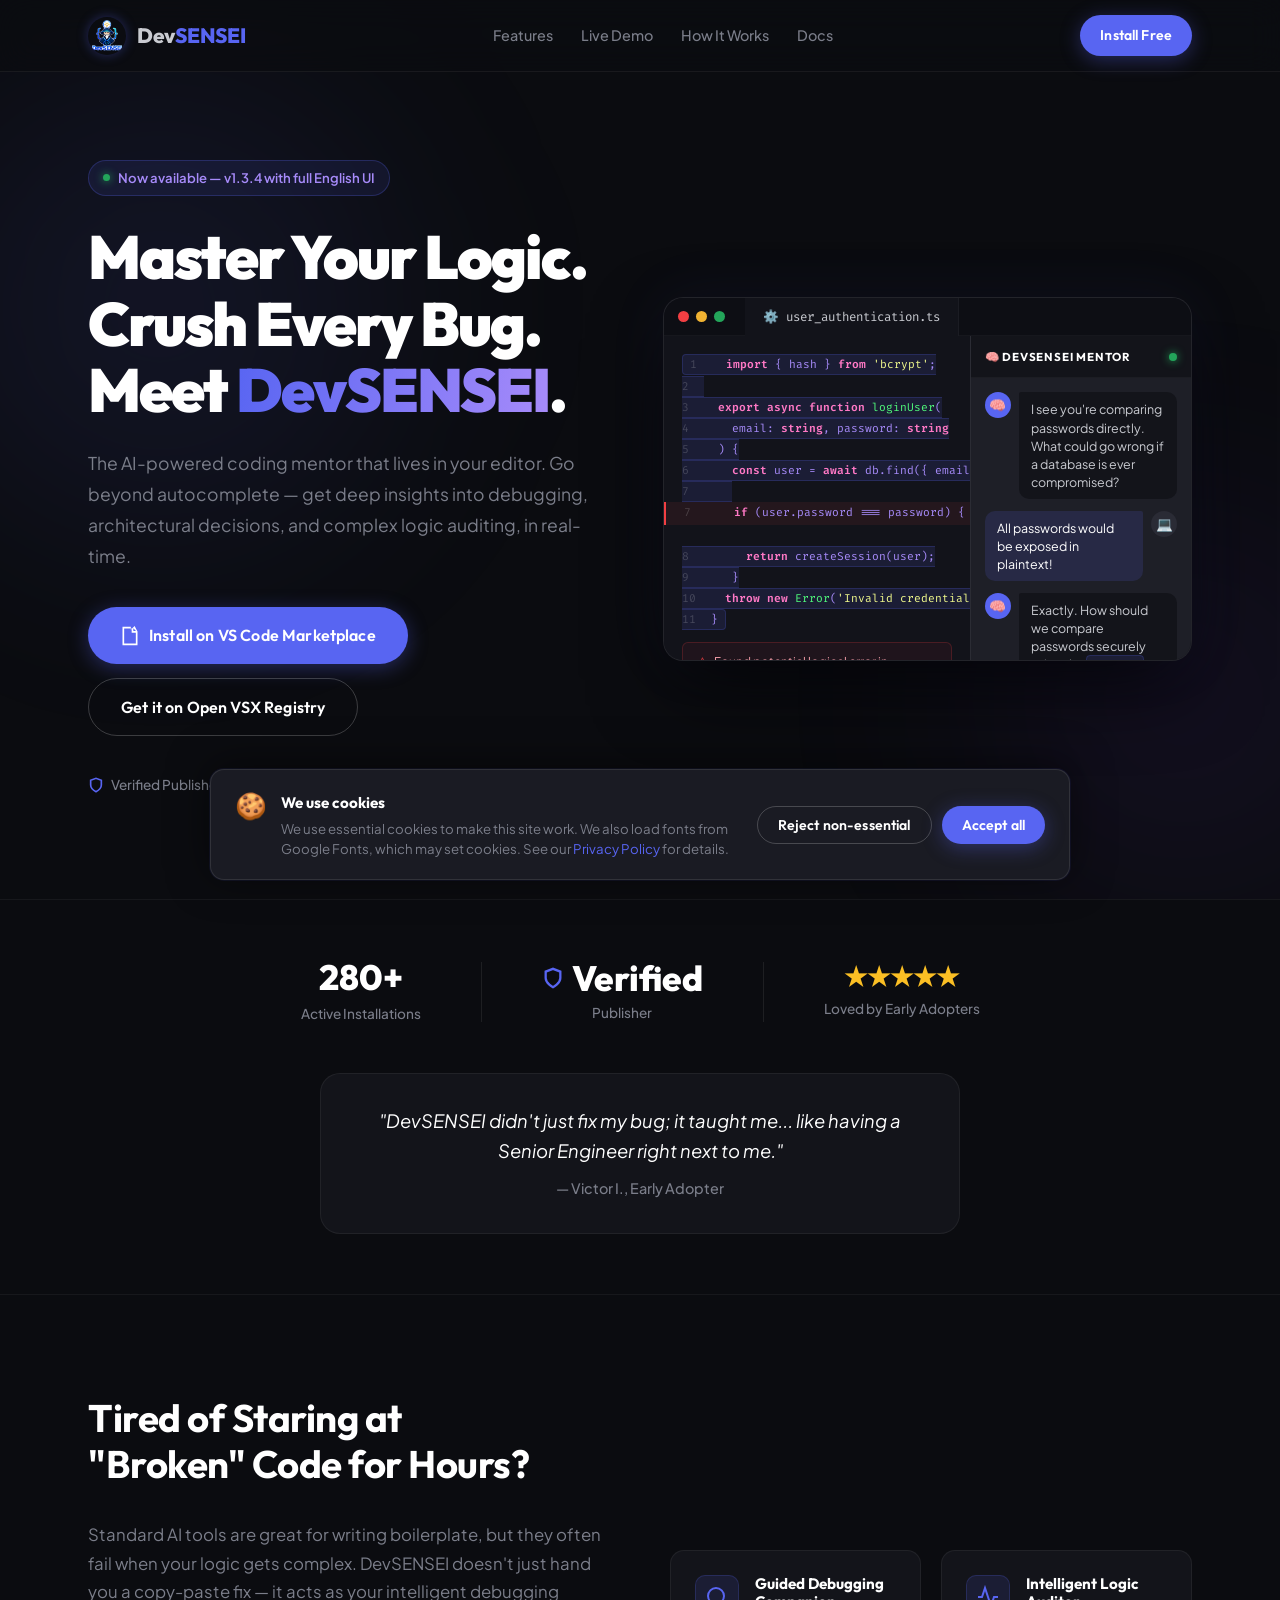
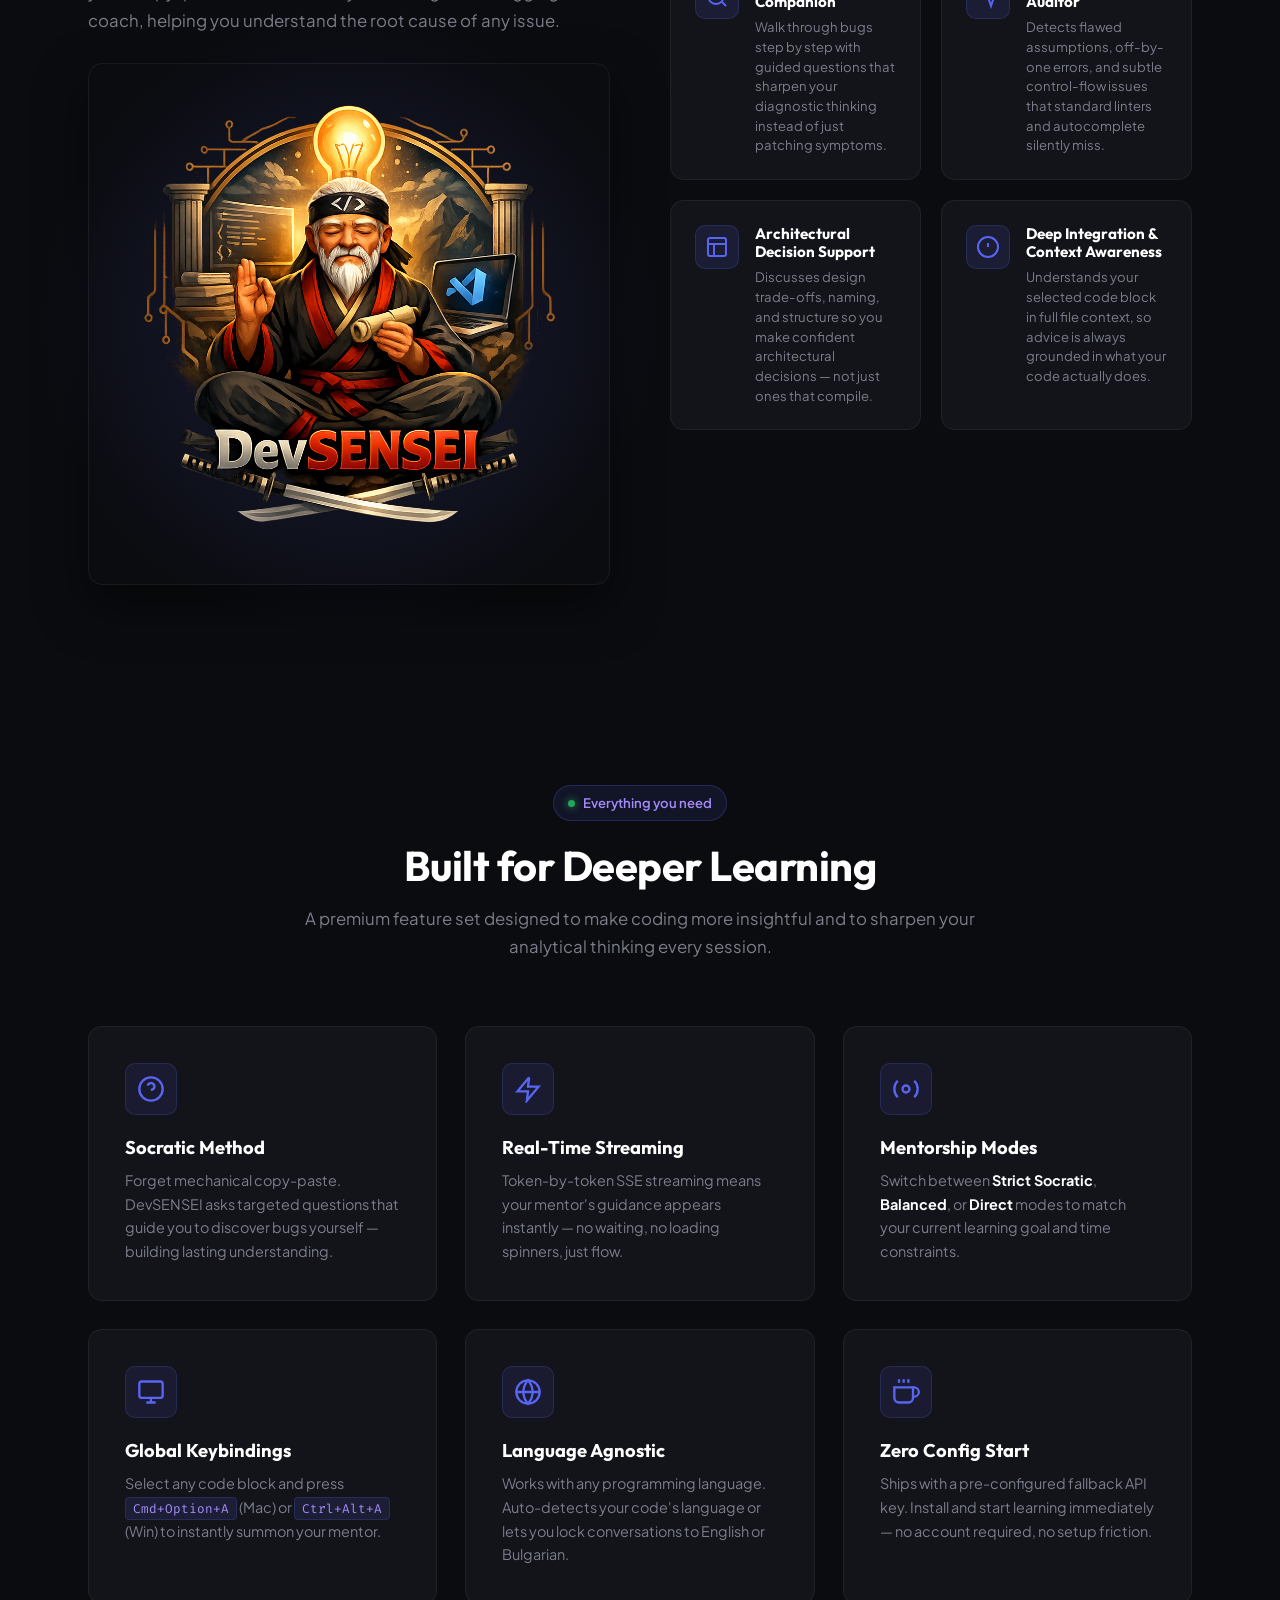
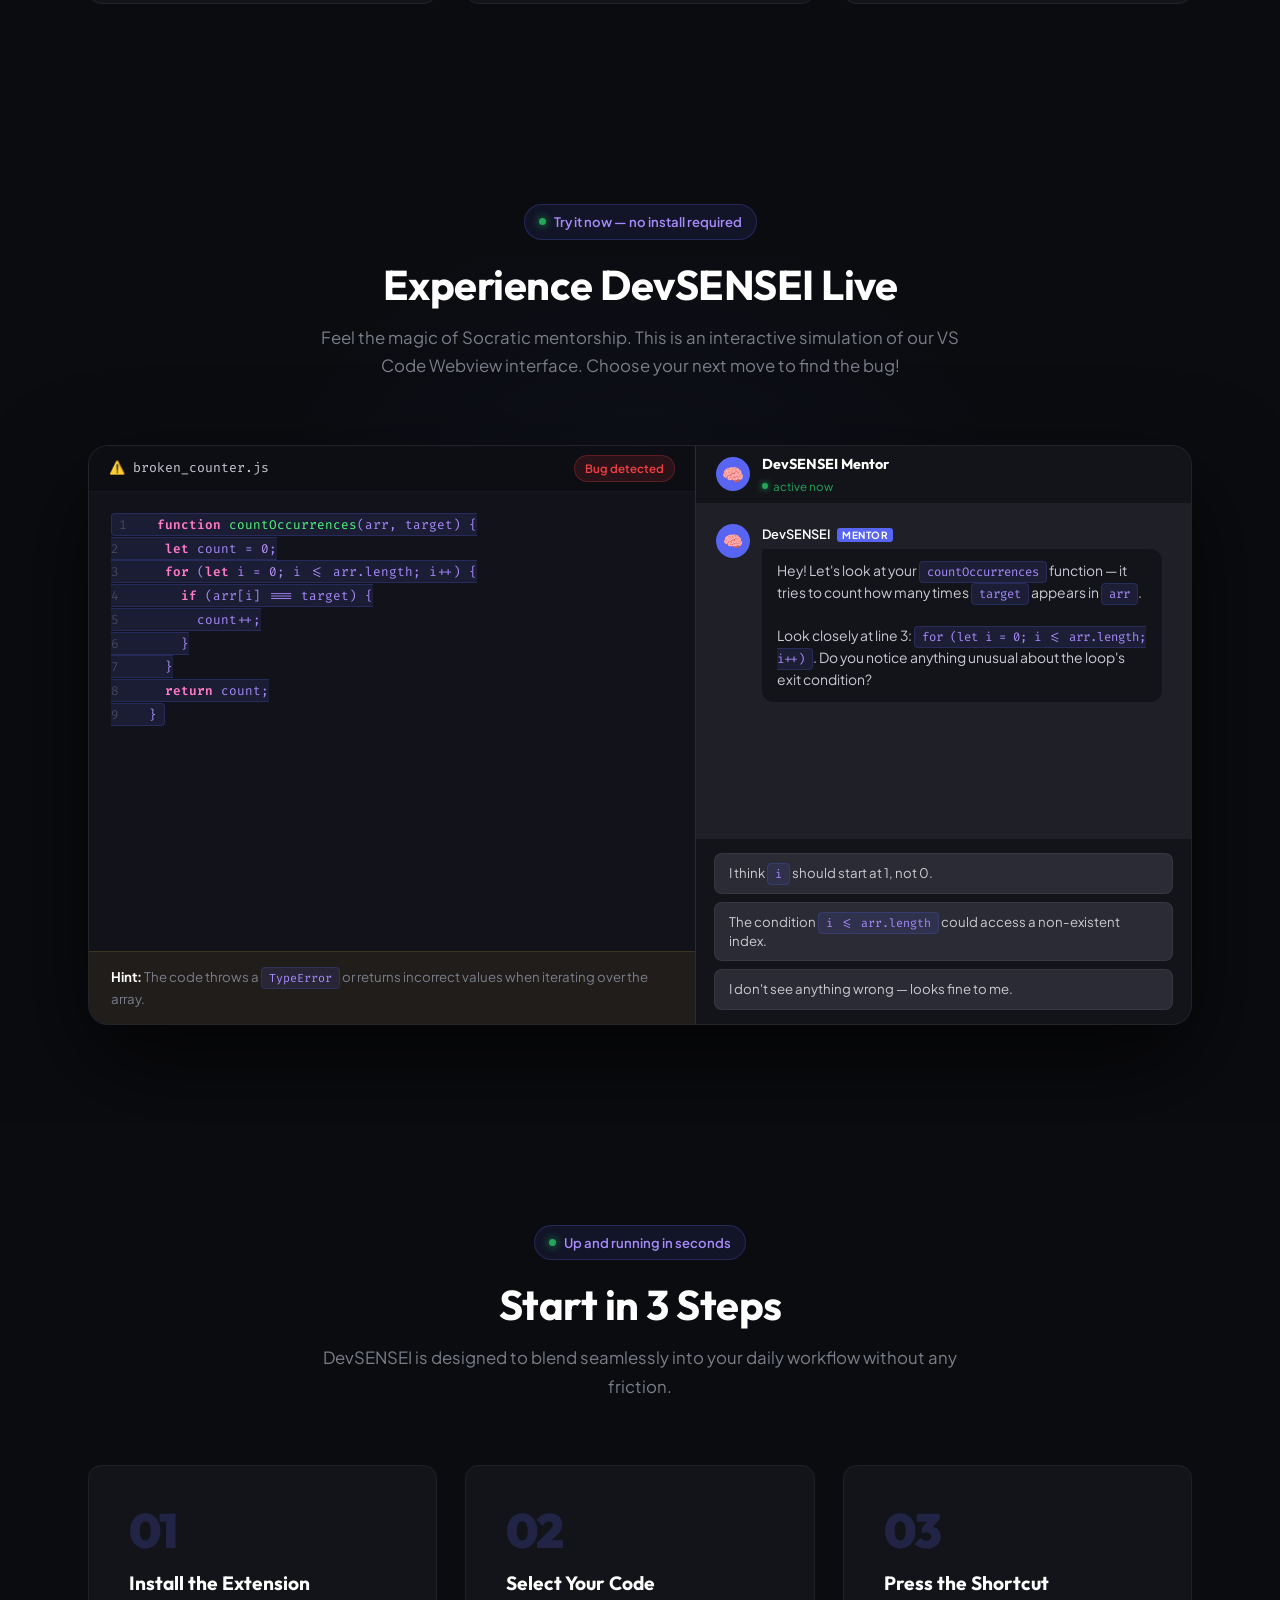
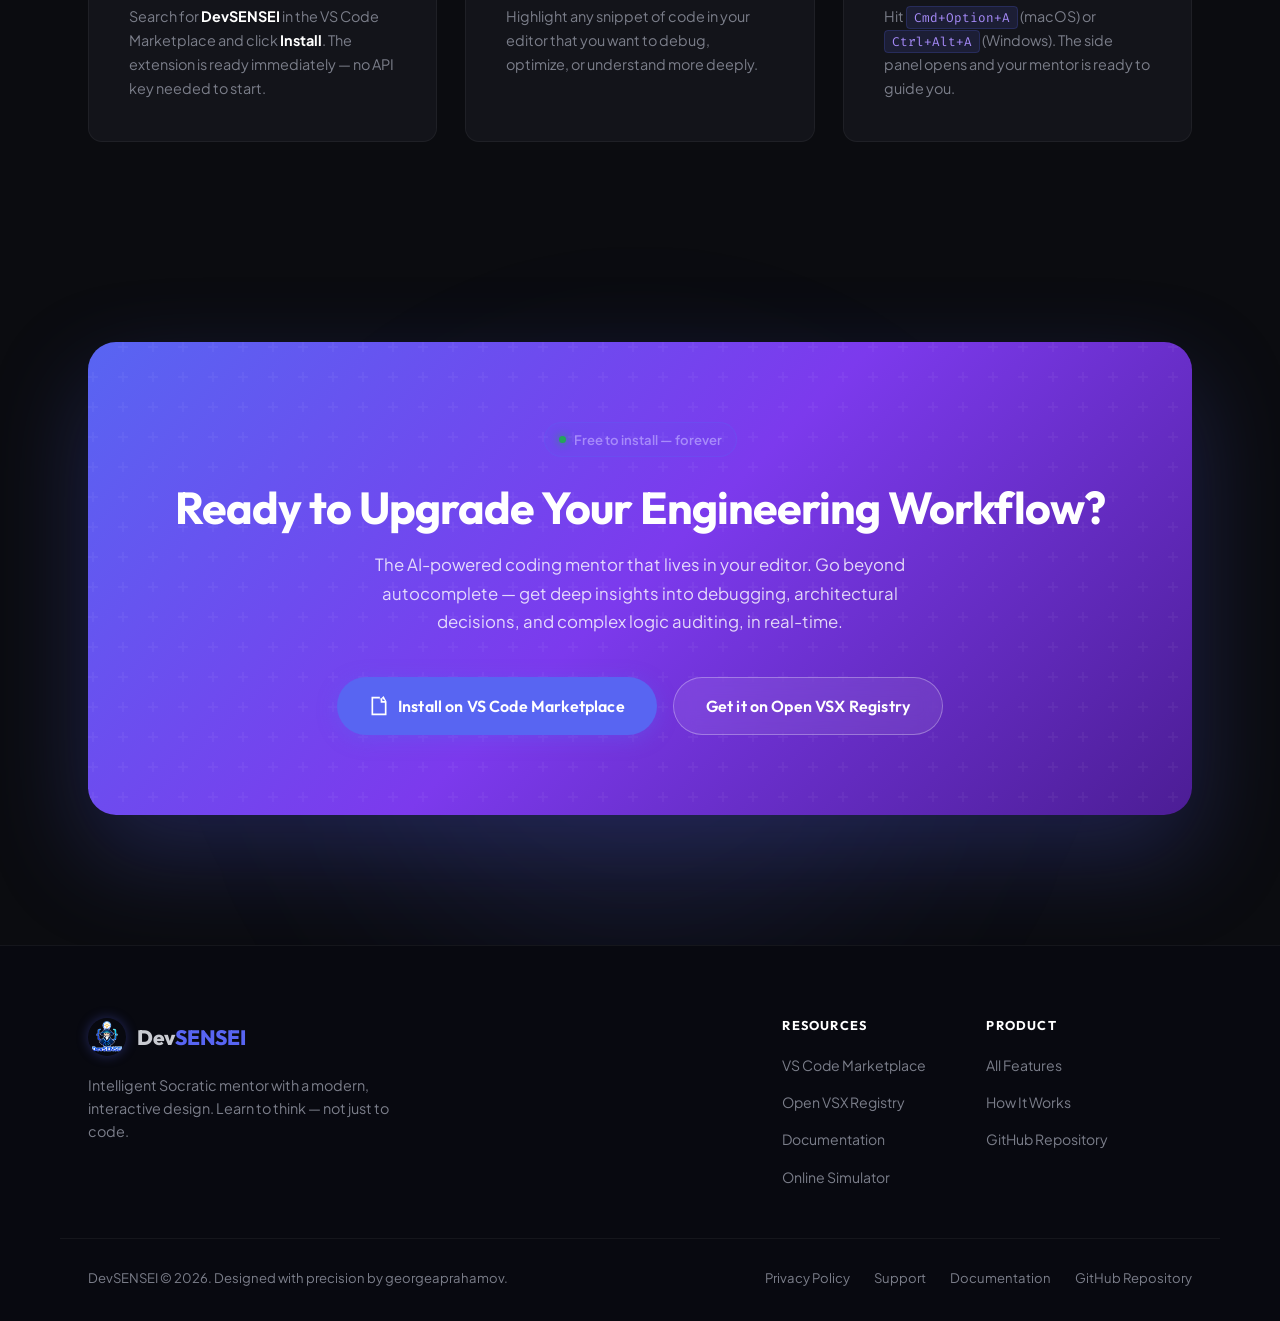
==== index.html @ abc674e1 "Add files via upload" ====
<!DOCTYPE html>
<html lang="en">
<head>
    <meta charset="UTF-8">
    <meta name="viewport" content="width=device-width, initial-scale=1.0">
    <title>DevSENSEI | AI Coding Mentor for VS Code</title>
    <meta name="description" content="DevSENSEI is the AI-powered coding mentor that lives in your editor. Go beyond autocomplete — get deep insights into debugging, architectural decisions, and complex logic auditing, in real-time.">
    <meta name="keywords" content="DevSENSEI, VS Code, AI mentor, debugging, code review, architecture, artificial intelligence, developer tools">
    <meta name="author" content="georgeaprahamov">

    <!-- Open Graph -->
    <meta property="og:type" content="website">
    <meta property="og:title" content="DevSENSEI | AI Coding Mentor for VS Code">
    <meta property="og:description" content="Master your logic. Crush every bug. The AI-powered coding mentor that lives in your editor.">
    <meta property="og:image" content="assets/discord.png">

    <!-- Twitter -->
    <meta property="twitter:card" content="summary_large_image">
    <meta property="twitter:title" content="DevSENSEI | AI Coding Mentor for VS Code">
    <meta property="twitter:description" content="Go beyond autocomplete. Get deep insights into debugging, architectural decisions, and complex logic auditing.">

    <!-- Fonts -->
    <link rel="preconnect" href="https://fonts.googleapis.com">
    <link rel="preconnect" href="https://fonts.gstatic.com" crossorigin>
    <link href="https://fonts.googleapis.com/css2?family=Outfit:wght@300;400;600;700;800;900&family=Plus+Jakarta+Sans:wght@300;400;500;600;700&family=Fira+Code:wght@400;500;600&display=swap" rel="stylesheet">

    <link rel="stylesheet" href="styles.css">
    <link rel="icon" href="data:image/svg+xml,<svg xmlns=%22http://www.w3.org/2000/svg%22 viewBox=%220 0 100 100%22><text y=%22.9em%22 font-size=%2290%22>🧠</text></svg>">
</head>
<body>

    <!-- Header -->
    <header class="main-header" id="main-header">
        <div class="container header-container">
            <a href="#" class="logo-area">
                <img src="assets/logo.png" alt="DevSENSEI Logo" class="brand-logo">
                <span class="brand-name">Dev<span class="highlight-text">SENSEI</span></span>
            </a>
            <nav class="main-nav">
                <ul class="nav-links">
                    <li><a href="#features" class="nav-link">Features</a></li>
                    <li><a href="#simulator" class="nav-link">Live Demo</a></li>
                    <li><a href="#how-it-works" class="nav-link">How It Works</a></li>
                    <li><a href="docs.html" class="nav-link">Docs</a></li>
                </ul>
            </nav>
            <div class="header-actions">
                <a href="https://marketplace.visualstudio.com/items?itemName=georgi-aprahamov-devsensei.devsensei" target="_blank" rel="noopener noreferrer" class="btn btn-primary btn-sm">
                    Install Free
                </a>
            </div>
            <button class="mobile-menu-btn" id="mobile-menu-btn" aria-label="Toggle menu">
                <span></span><span></span><span></span>
            </button>
        </div>
        <div class="mobile-nav" id="mobile-nav">
            <ul>
                <li><a href="#features">Features</a></li>
                <li><a href="#simulator">Live Demo</a></li>
                <li><a href="#how-it-works">How It Works</a></li>
                <li><a href="docs.html">Docs</a></li>
                <li><a href="https://marketplace.visualstudio.com/items?itemName=georgi-aprahamov-devsensei.devsensei" target="_blank" rel="noopener noreferrer" class="btn btn-primary btn-sm" style="margin-top:8px;">Install Free</a></li>
            </ul>
        </div>
    </header>

    <main>
        <!-- Hero Section -->
        <section class="hero-section" id="hero">
            <div class="hero-glow-1"></div>
            <div class="hero-glow-2"></div>

            <div class="container hero-container grid-2">
                <div class="hero-content">
                    <div class="badge">
                        <span class="badge-dot"></span>
                        <span>Now available — v1.3.4 with full English UI</span>
                    </div>
                    <h1 class="hero-title">
                        Master Your Logic.<br>
                        Crush Every Bug.<br>
                        Meet <span class="gradient-text">DevSENSEI</span>.
                    </h1>
                    <p class="hero-subtitle">
                        The AI-powered coding mentor that lives in your editor. Go beyond autocomplete — get deep insights into debugging, architectural decisions, and complex logic auditing, in real-time.
                    </p>
                    <div class="hero-buttons">
                        <a href="https://marketplace.visualstudio.com/items?itemName=georgi-aprahamov-devsensei.devsensei" target="_blank" rel="noopener noreferrer" class="btn btn-primary btn-lg btn-glow">
                            <svg width="20" height="20" viewBox="0 0 24 24" fill="currentColor" style="flex-shrink:0">
                                <path d="M17.5 0L13 4.5V1H3v22h18V6.5L17.5 0zM16 2.83L19.17 6H16V2.83zM19 21H5V3h9v5h5v13z"/>
                            </svg>
                            Install on VS Code Marketplace
                        </a>
                        <a href="https://open-vsx.org/extension/georgi-aprahamov-devsensei/devsensei" target="_blank" rel="noopener noreferrer" class="btn btn-outline btn-lg">
                            Get it on Open VSX Registry
                        </a>
                    </div>
                    <div class="trust-row">
                        <div class="trust-badge">
                            <svg width="16" height="16" viewBox="0 0 24 24" fill="none" stroke="currentColor" stroke-width="2.5" style="color:#5865F2">
                                <path d="M12 22s8-4 8-10V5l-8-3-8 3v7c0 6 8 10 8 10z"/>
                            </svg>
                            <span>Verified Publisher</span>
                        </div>
                        <div class="trust-badge">
                            <span class="stars">★★★★★</span>
                            <span>Loved by Early Adopters</span>
                        </div>
                    </div>
                </div>

                <!-- Hero VS Code Mockup -->
                <div class="hero-visual">
                    <div class="vscode-frame">
                        <div class="vscode-header">
                            <div class="vscode-dots">
                                <span class="dot red"></span>
                                <span class="dot yellow"></span>
                                <span class="dot green"></span>
                            </div>
                            <div class="vscode-tab active">
                                <span class="tab-icon">⚙️</span>
                                user_authentication.ts
                            </div>
                        </div>
                        <div class="vscode-content">
                            <div class="code-editor-mock">
                                <pre><code><span class="line-num">1</span>  <span class="token keyword">import</span> { hash } <span class="token keyword">from</span> <span class="token string">'bcrypt'</span>;
<span class="line-num">2</span>
<span class="line-num">3</span>  <span class="token keyword">export async function</span> <span class="token function">loginUser</span>(
<span class="line-num">4</span>    email: <span class="token keyword">string</span>, password: <span class="token keyword">string</span>
<span class="line-num">5</span>  ) {
<span class="line-num">6</span>    <span class="token keyword">const</span> user = <span class="token keyword">await</span> db.find({ email });
<span class="line-num">7</span>    <span class="error-line"><span class="line-num">7</span>    <span class="token keyword">if</span> (user.password === password) {</span>
<span class="line-num">8</span>      <span class="token keyword">return</span> createSession(user);
<span class="line-num">9</span>    }
<span class="line-num">10</span>   <span class="token keyword">throw new</span> <span class="token function">Error</span>(<span class="token string">'Invalid credentials'</span>);
<span class="line-num">11</span> }</code></pre>
                                <div class="error-annotation">
                                    <span class="error-icon">⚠</span>
                                    Found potential logical error in user_authentication.ts
                                    <br><em>Found potential pointer/logic error in loginUser function.</em>
                                    <br><strong>Suggestion: fix suggested</strong>
                                </div>
                            </div>
                            <div class="vscode-sidebar">
                                <div class="sidebar-header">
                                    <span class="sidebar-title">🧠 DEVSENSEI MENTOR</span>
                                    <span class="status-indicator online"></span>
                                </div>
                                <div class="sidebar-body">
                                    <div class="chat-bubble ai">
                                        <div class="avatar">🧠</div>
                                        <div class="message-content">
                                            <p>I see you're comparing passwords directly. What could go wrong if a database is ever compromised?</p>
                                        </div>
                                    </div>
                                    <div class="chat-bubble user">
                                        <div class="avatar user-avatar">💻</div>
                                        <div class="message-content">
                                            <p>All passwords would be exposed in plaintext!</p>
                                        </div>
                                    </div>
                                    <div class="chat-bubble ai">
                                        <div class="avatar">🧠</div>
                                        <div class="message-content">
                                            <p>Exactly. How should we compare passwords securely using the <code>bcrypt</code> you imported?</p>
                                        </div>
                                    </div>
                                </div>
                            </div>
                        </div>
                    </div>
                </div>
            </div>
        </section>

        <!-- Social Proof / Stats -->
        <section class="stats-section" id="stats">
            <div class="container">
                <div class="stats-grid">
                    <div class="stat-card">
                        <span class="stat-num">280+</span>
                        <span class="stat-lbl">Active Installations</span>
                    </div>
                    <div class="stat-divider-v"></div>
                    <div class="stat-card">
                        <div style="display:flex;align-items:center;gap:8px;justify-content:center">
                            <svg width="22" height="22" viewBox="0 0 24 24" fill="none" stroke="#5865F2" stroke-width="2.5">
                                <path d="M12 22s8-4 8-10V5l-8-3-8 3v7c0 6 8 10 8 10z"/>
                            </svg>
                            <span class="stat-num" style="margin-bottom:0">Verified</span>
                        </div>
                        <span class="stat-lbl">Publisher</span>
                    </div>
                    <div class="stat-divider-v"></div>
                    <div class="stat-card">
                        <span class="stat-num stars-gold">★★★★★</span>
                        <span class="stat-lbl">Loved by Early Adopters</span>
                    </div>
                </div>
                <div class="testimonial-strip">
                    <p class="testimonial-quote">"DevSENSEI didn't just fix my bug; it taught me... like having a Senior Engineer right next to me."</p>
                    <p class="testimonial-author">— Victor I., Early Adopter</p>
                </div>
            </div>
        </section>

        <!-- Tired of Staring Section -->
        <section class="problem-section" id="problem">
            <div class="container">
                <div class="problem-grid grid-2 align-center">
                    <div class="problem-text">
                        <h2 class="section-title text-left">Tired of Staring at<br>"Broken" Code for Hours?</h2>
                        <p class="section-desc text-left">
                            Standard AI tools are great for writing boilerplate, but they often fail when your logic gets complex. DevSENSEI doesn't just hand you a copy-paste fix — it acts as your intelligent debugging coach, helping you understand the root cause of any issue.
                        </p>
                        <div class="problem-image-wrap">
                            <img src="assets/discord.png" alt="DevSENSEI in action" class="problem-img">
                            <div class="problem-glow"></div>
                        </div>
                    </div>
                    <div class="features-mini-grid">
                        <div class="mini-card">
                            <div class="mini-icon">
                                <svg width="24" height="24" viewBox="0 0 24 24" fill="none" stroke="currentColor" stroke-width="2"><circle cx="11" cy="11" r="8"/><line x1="21" y1="21" x2="16.65" y2="16.65"/></svg>
                            </div>
                            <div>
                                <h4>Guided Debugging Companion</h4>
                                <p>Walk through bugs step by step with guided questions that sharpen your diagnostic thinking instead of just patching symptoms.</p>
                            </div>
                        </div>
                        <div class="mini-card">
                            <div class="mini-icon">
                                <svg width="24" height="24" viewBox="0 0 24 24" fill="none" stroke="currentColor" stroke-width="2"><polyline points="22 12 18 12 15 21 9 3 6 12 2 12"/></svg>
                            </div>
                            <div>
                                <h4>Intelligent Logic Auditor</h4>
                                <p>Detects flawed assumptions, off-by-one errors, and subtle control-flow issues that standard linters and autocomplete silently miss.</p>
                            </div>
                        </div>
                        <div class="mini-card">
                            <div class="mini-icon">
                                <svg width="24" height="24" viewBox="0 0 24 24" fill="none" stroke="currentColor" stroke-width="2"><rect x="3" y="3" width="18" height="18" rx="2"/><path d="M3 9h18M9 21V9"/></svg>
                            </div>
                            <div>
                                <h4>Architectural Decision Support</h4>
                                <p>Discusses design trade-offs, naming, and structure so you make confident architectural decisions — not just ones that compile.</p>
                            </div>
                        </div>
                        <div class="mini-card">
                            <div class="mini-icon">
                                <svg width="24" height="24" viewBox="0 0 24 24" fill="none" stroke="currentColor" stroke-width="2"><circle cx="12" cy="12" r="10"/><line x1="12" y1="8" x2="12" y2="12"/><line x1="12" y1="16" x2="12.01" y2="16"/></svg>
                            </div>
                            <div>
                                <h4>Deep Integration &amp; Context Awareness</h4>
                                <p>Understands your selected code block in full file context, so advice is always grounded in what your code actually does.</p>
                            </div>
                        </div>
                    </div>
                </div>
            </div>
        </section>

        <!-- Features Grid -->
        <section class="features-section" id="features">
            <div class="container">
                <div class="section-header">
                    <div class="badge" style="margin:0 auto 20px">
                        <span class="badge-dot"></span>
                        <span>Everything you need</span>
                    </div>
                    <h2 class="section-title">Built for Deeper Learning</h2>
                    <p class="section-desc">
                        A premium feature set designed to make coding more insightful and to sharpen your analytical thinking every session.
                    </p>
                </div>

                <div class="grid-3 features-grid">
                    <div class="feature-card">
                        <div class="feature-icon-wrap">
                            <svg width="28" height="28" viewBox="0 0 24 24" fill="none" stroke="currentColor" stroke-width="2"><path d="M9.09 9a3 3 0 0 1 5.83 1c0 2-3 3-3 3"/><circle cx="12" cy="12" r="10"/><line x1="12" y1="17" x2="12.01" y2="17"/></svg>
                        </div>
                        <h3 class="feature-card-title">Socratic Method</h3>
                        <p class="feature-card-desc">
                            Forget mechanical copy-paste. DevSENSEI asks targeted questions that guide you to discover bugs yourself — building lasting understanding.
                        </p>
                    </div>

                    <div class="feature-card">
                        <div class="feature-icon-wrap">
                            <svg width="28" height="28" viewBox="0 0 24 24" fill="none" stroke="currentColor" stroke-width="2"><polyline points="13 2 3 14 12 14 11 22 21 10 12 10 13 2"/></svg>
                        </div>
                        <h3 class="feature-card-title">Real-Time Streaming</h3>
                        <p class="feature-card-desc">
                            Token-by-token SSE streaming means your mentor's guidance appears instantly — no waiting, no loading spinners, just flow.
                        </p>
                    </div>

                    <div class="feature-card">
                        <div class="feature-icon-wrap">
                            <svg width="28" height="28" viewBox="0 0 24 24" fill="none" stroke="currentColor" stroke-width="2"><circle cx="12" cy="12" r="3"/><path d="M19.07 4.93a10 10 0 0 1 0 14.14M4.93 4.93a10 10 0 0 0 0 14.14"/></svg>
                        </div>
                        <h3 class="feature-card-title">Mentorship Modes</h3>
                        <p class="feature-card-desc">
                            Switch between <strong>Strict Socratic</strong>, <strong>Balanced</strong>, or <strong>Direct</strong> modes to match your current learning goal and time constraints.
                        </p>
                    </div>

                    <div class="feature-card">
                        <div class="feature-icon-wrap">
                            <svg width="28" height="28" viewBox="0 0 24 24" fill="none" stroke="currentColor" stroke-width="2"><rect x="2" y="3" width="20" height="14" rx="2"/><line x1="8" y1="21" x2="16" y2="21"/><line x1="12" y1="17" x2="12" y2="21"/></svg>
                        </div>
                        <h3 class="feature-card-title">Global Keybindings</h3>
                        <p class="feature-card-desc">
                            Select any code block and press <code>Cmd+Option+A</code> (Mac) or <code>Ctrl+Alt+A</code> (Win) to instantly summon your mentor.
                        </p>
                    </div>

                    <div class="feature-card">
                        <div class="feature-icon-wrap">
                            <svg width="28" height="28" viewBox="0 0 24 24" fill="none" stroke="currentColor" stroke-width="2"><circle cx="12" cy="12" r="10"/><line x1="2" y1="12" x2="22" y2="12"/><path d="M12 2a15.3 15.3 0 0 1 4 10 15.3 15.3 0 0 1-4 10 15.3 15.3 0 0 1-4-10 15.3 15.3 0 0 1 4-10z"/></svg>
                        </div>
                        <h3 class="feature-card-title">Language Agnostic</h3>
                        <p class="feature-card-desc">
                            Works with any programming language. Auto-detects your code's language or lets you lock conversations to English or Bulgarian.
                        </p>
                    </div>

                    <div class="feature-card">
                        <div class="feature-icon-wrap">
                            <svg width="28" height="28" viewBox="0 0 24 24" fill="none" stroke="currentColor" stroke-width="2"><path d="M18 8h1a4 4 0 0 1 0 8h-1"/><path d="M2 8h16v9a4 4 0 0 1-4 4H6a4 4 0 0 1-4-4V8z"/><line x1="6" y1="1" x2="6" y2="4"/><line x1="10" y1="1" x2="10" y2="4"/><line x1="14" y1="1" x2="14" y2="4"/></svg>
                        </div>
                        <h3 class="feature-card-title">Zero Config Start</h3>
                        <p class="feature-card-desc">
                            Ships with a pre-configured fallback API key. Install and start learning immediately — no account required, no setup friction.
                        </p>
                    </div>
                </div>
            </div>
        </section>

        <!-- Interactive Simulator Section -->
        <section class="simulator-section" id="simulator">
            <div class="simulator-glow"></div>
            <div class="container">
                <div class="section-header">
                    <div class="badge" style="margin:0 auto 20px">
                        <span class="badge-dot"></span>
                        <span>Try it now — no install required</span>
                    </div>
                    <h2 class="section-title">Experience DevSENSEI Live</h2>
                    <p class="section-desc">
                        Feel the magic of Socratic mentorship. This is an interactive simulation of our VS Code Webview interface. Choose your next move to find the bug!
                    </p>
                </div>

                <div class="simulator-container" id="interactive-simulator">
                    <div class="sim-editor-pane">
                        <div class="pane-header">
                            <span class="file-name">⚠️ broken_counter.js</span>
                            <span class="badge-broken">Bug detected</span>
                        </div>
                        <div class="code-display">
                            <pre><code id="sim-code-content"><span class="line-num">1</span>  <span class="token keyword">function</span> <span class="token function">countOccurrences</span>(arr, target) {
<span class="line-num">2</span>    <span class="token keyword">let</span> count = <span class="token number">0</span>;
<span class="line-num">3</span>    <span class="token keyword">for</span> (<span class="token keyword">let</span> i = <span class="token number">0</span>; i &lt;= arr.length; i++) {
<span class="line-num">4</span>      <span class="token keyword">if</span> (arr[i] === target) {
<span class="line-num">5</span>        count++;
<span class="line-num">6</span>      }
<span class="line-num">7</span>    }
<span class="line-num">8</span>    <span class="token keyword">return</span> count;
<span class="line-num">9</span>  }</code></pre>
                        </div>
                        <div class="sim-code-hint">
                            <strong>Hint:</strong> The code throws a <code>TypeError</code> or returns incorrect values when iterating over the array.
                        </div>
                    </div>

                    <div class="sim-chat-pane" id="discord-sim-chat">
                        <div class="chat-header">
                            <div class="header-avatar">🧠</div>
                            <div class="header-details">
                                <span class="chat-title">DevSENSEI Mentor</span>
                                <span class="chat-status">active now</span>
                            </div>
                        </div>
                        <div class="chat-messages" id="sim-messages-container">
                            <div class="chat-message mentor">
                                <div class="msg-avatar">🧠</div>
                                <div class="msg-content">
                                    <span class="msg-author">DevSENSEI <span class="tag-bot">mentor</span></span>
                                    <div class="msg-text">
                                        Hey! Let's look at your <code>countOccurrences</code> function — it tries to count how many times <code>target</code> appears in <code>arr</code>.
                                        <br><br>
                                        Look closely at line 3: <code>for (let i = 0; i &lt;= arr.length; i++)</code>. Do you notice anything unusual about the loop's exit condition?
                                    </div>
                                </div>
                            </div>
                        </div>

                        <div class="typing-indicator" id="sim-typing">
                            <span></span><span></span><span></span>
                        </div>

                        <div class="chat-options-area" id="sim-options-container">
                            <button class="chat-option-btn" data-step="1a" id="btn-opt-1a">I think <code>i</code> should start at 1, not 0.</button>
                            <button class="chat-option-btn" data-step="1b" id="btn-opt-1b">The condition <code>i &lt;= arr.length</code> could access a non-existent index.</button>
                            <button class="chat-option-btn" data-step="1c" id="btn-opt-1c">I don't see anything wrong — looks fine to me.</button>
                        </div>
                    </div>
                </div>
            </div>
        </section>

        <!-- How it works -->
        <section class="how-it-works-section" id="how-it-works">
            <div class="container">
                <div class="section-header">
                    <div class="badge" style="margin:0 auto 20px">
                        <span class="badge-dot"></span>
                        <span>Up and running in seconds</span>
                    </div>
                    <h2 class="section-title">Start in 3 Steps</h2>
                    <p class="section-desc">
                        DevSENSEI is designed to blend seamlessly into your daily workflow without any friction.
                    </p>
                </div>

                <div class="steps-container grid-3">
                    <div class="step-card">
                        <div class="step-num">01</div>
                        <h3 class="step-title">Install the Extension</h3>
                        <p class="step-desc">
                            Search for <strong>DevSENSEI</strong> in the VS Code Marketplace and click <strong>Install</strong>. The extension is ready immediately — no API key needed to start.
                        </p>
                    </div>

                    <div class="step-card">
                        <div class="step-num">02</div>
                        <h3 class="step-title">Select Your Code</h3>
                        <p class="step-desc">
                            Highlight any snippet of code in your editor that you want to debug, optimize, or understand more deeply.
                        </p>
                    </div>

                    <div class="step-card">
                        <div class="step-num">03</div>
                        <h3 class="step-title">Press the Shortcut</h3>
                        <p class="step-desc">
                            Hit <code>Cmd+Option+A</code> (macOS) or <code>Ctrl+Alt+A</code> (Windows). The side panel opens and your mentor is ready to guide you.
                        </p>
                    </div>
                </div>
            </div>
        </section>

        <!-- Final CTA -->
        <section class="cta-section" id="cta">
            <div class="cta-glow"></div>
            <div class="container">
                <div class="cta-box">
                    <div class="badge" style="margin:0 auto 24px;justify-content:center">
                        <span class="badge-dot"></span>
                        <span>Free to install — forever</span>
                    </div>
                    <h2 class="cta-title">Ready to Upgrade Your Engineering Workflow?</h2>
                    <p class="cta-desc">
                        The AI-powered coding mentor that lives in your editor. Go beyond autocomplete — get deep insights into debugging, architectural decisions, and complex logic auditing, in real-time.
                    </p>
                    <div class="cta-buttons">
                        <a href="https://marketplace.visualstudio.com/items?itemName=georgi-aprahamov-devsensei.devsensei" target="_blank" rel="noopener noreferrer" class="btn btn-primary btn-lg btn-glow">
                            <svg width="20" height="20" viewBox="0 0 24 24" fill="currentColor" style="flex-shrink:0">
                                <path d="M17.5 0L13 4.5V1H3v22h18V6.5L17.5 0zM16 2.83L19.17 6H16V2.83zM19 21H5V3h9v5h5v13z"/>
                            </svg>
                            Install on VS Code Marketplace
                        </a>
                        <a href="https://open-vsx.org/extension/georgi-aprahamov-devsensei/devsensei" target="_blank" rel="noopener noreferrer" class="btn btn-outline-white btn-lg">
                            Get it on Open VSX Registry
                        </a>
                    </div>
                </div>
            </div>
        </section>
    </main>

    <!-- Footer -->
    <footer class="main-footer" id="main-footer">
        <div class="container footer-container">
            <div class="footer-brand">
                <a href="#" class="logo-area">
                    <img src="assets/logo.png" alt="DevSENSEI Logo" class="brand-logo">
                    <span class="brand-name">Dev<span class="highlight-text">SENSEI</span></span>
                </a>
                <p class="footer-text">
                    Intelligent Socratic mentor with a modern, interactive design. Learn to think — not just to code.
                </p>
            </div>

            <div class="footer-links">
                <div class="footer-col">
                    <h4>Resources</h4>
                    <ul>
                        <li><a href="https://marketplace.visualstudio.com/items?itemName=georgi-aprahamov-devsensei.devsensei" target="_blank" rel="noopener noreferrer">VS Code Marketplace</a></li>
                        <li><a href="https://open-vsx.org/extension/georgi-aprahamov-devsensei/devsensei" target="_blank" rel="noopener noreferrer">Open VSX Registry</a></li>
                        <li><a href="docs.html">Documentation</a></li>
                        <li><a href="#simulator">Online Simulator</a></li>
                    </ul>
                </div>
                <div class="footer-col">
                    <h4>Product</h4>
                    <ul>
                        <li><a href="#features">All Features</a></li>
                        <li><a href="#how-it-works">How It Works</a></li>
                        <li><a href="https://github.com/georgiaprahamov/devsensei" target="_blank" rel="noopener noreferrer">GitHub Repository</a></li>
                    </ul>
                </div>
            </div>
        </div>
        <div class="container footer-bottom">
            <p>DevSENSEI &copy; 2026. Designed with precision by georgeaprahamov.</p>
            <div class="footer-bottom-links">
                <a href="privacy.html">Privacy Policy</a>
                <a href="https://discord.gg/PtRqsBrBsg" target="_blank" rel="noopener noreferrer">Support</a>
                <a href="docs.html">Documentation</a>
                <a href="https://github.com/georgiaprahamov/devsensei" target="_blank" rel="noopener noreferrer">GitHub Repository</a>
            </div>
        </div>
    </footer>

    <script src="app.js"></script>
    <script src="cookies.js"></script>
</body>
</html>
---- styles.css ----
/* DevSENSEI Landing Page — Professional Redesign */

/* ==========================================
   1. Design System
   ========================================== */
:root {
    --blurple: #5865F2;
    --blurple-hover: #4752C4;
    --blurple-glow: rgba(88, 101, 242, 0.4);
    --bg: #0B0C10;
    --bg-card: #13141A;
    --bg-card-2: #1A1B23;
    --bg-chat: #1E1F27;
    --bg-input: #2A2B35;
    --green: #23A55A;
    --red: #F23F43;
    --yellow: #F0B232;
    --grey: #3D3F4A;
    --text-white: #FFFFFF;
    --text-normal: #C9CBD1;
    --text-muted: #7B7E8A;
    --text-link: #5865F2;
    --gradient-hero: linear-gradient(135deg, #5865F2 0%, #7C3AED 50%, #4C1D95 100%);
    --gradient-text: linear-gradient(100deg, #5865F2 0%, #A78BFA 100%);
    --font-heading: 'Outfit', sans-serif;
    --font-body: 'Plus Jakarta Sans', sans-serif;
    --font-code: 'Fira Code', monospace;
    --radius-xl: 20px;
    --radius-lg: 14px;
    --radius-md: 10px;
    --radius-sm: 6px;
    --container: 1160px;
    --ease: cubic-bezier(0.25, 0.8, 0.25, 1);
    --ease-bounce: cubic-bezier(0.175, 0.885, 0.32, 1.275);
}

/* ==========================================
   2. Reset
   ========================================== */
*, *::before, *::after { box-sizing: border-box; margin: 0; padding: 0; }
html { scroll-behavior: smooth; font-size: 16px; }
body {
    background-color: var(--bg);
    color: var(--text-normal);
    font-family: var(--font-body);
    line-height: 1.65;
    overflow-x: hidden;
    -webkit-font-smoothing: antialiased;
}
h1,h2,h3,h4,h5,h6 { color: var(--text-white); font-family: var(--font-heading); font-weight: 700; line-height: 1.2; }
a { color: inherit; text-decoration: none; transition: all 0.25s var(--ease); }
code {
    font-family: var(--font-code);
    background: rgba(88,101,242,0.12);
    border: 1px solid rgba(88,101,242,0.2);
    padding: 2px 7px;
    border-radius: 4px;
    font-size: 0.88em;
    color: #A78BFA;
}
strong { color: var(--text-white); }
img { display: block; max-width: 100%; }

/* ==========================================
   3. Utilities
   ========================================== */
.container {
    width: 100%;
    max-width: var(--container);
    margin: 0 auto;
    padding: 0 28px;
}
.grid-2 { display: grid; grid-template-columns: 1fr 1fr; gap: 60px; }
.grid-3 { display: grid; grid-template-columns: repeat(3,1fr); gap: 28px; }
.align-center { align-items: center; }
.text-left { text-align: left !important; }

.highlight-text { color: var(--blurple); }
.gradient-text {
    background: var(--gradient-text);
    -webkit-background-clip: text;
    -webkit-text-fill-color: transparent;
    background-clip: text;
}

/* ==========================================
   4. Buttons
   ========================================== */
.btn {
    display: inline-flex;
    align-items: center;
    justify-content: center;
    font-family: var(--font-heading);
    font-weight: 600;
    padding: 12px 24px;
    border-radius: 50px;
    cursor: pointer;
    border: none;
    transition: all 0.3s var(--ease-bounce);
    gap: 9px;
    position: relative;
    overflow: hidden;
    white-space: nowrap;
    letter-spacing: 0.01em;
}
.btn-sm { padding: 9px 20px; font-size: 0.88rem; }
.btn-lg { padding: 15px 32px; font-size: 1rem; }
.btn-primary {
    background: var(--blurple);
    color: #fff;
    box-shadow: 0 4px 20px rgba(88,101,242,0.35);
}
.btn-primary:hover {
    background: var(--blurple-hover);
    transform: translateY(-2px);
    box-shadow: 0 8px 28px rgba(88,101,242,0.5);
}
.btn-outline {
    background: transparent;
    border: 1.5px solid rgba(255,255,255,0.2);
    color: var(--text-white);
}
.btn-outline:hover {
    border-color: rgba(255,255,255,0.5);
    background: rgba(255,255,255,0.04);
    transform: translateY(-2px);
}
.btn-outline-white {
    background: rgba(255,255,255,0.08);
    border: 1.5px solid rgba(255,255,255,0.3);
    color: var(--text-white);
    backdrop-filter: blur(10px);
}
.btn-outline-white:hover {
    background: rgba(255,255,255,0.15);
    border-color: #fff;
    transform: translateY(-2px);
}
.btn-glow::after {
    content: '';
    position: absolute;
    inset: 0;
    background: linear-gradient(100deg, transparent 30%, rgba(255,255,255,0.15) 50%, transparent 70%);
    transform: translateX(-100%);
    animation: shimmer 3s infinite;
}
@keyframes shimmer {
    0% { transform: translateX(-100%); }
    60%,100% { transform: translateX(100%); }
}

/* ==========================================
   5. Badge
   ========================================== */
.badge {
    display: inline-flex;
    align-items: center;
    background: rgba(88,101,242,0.1);
    border: 1px solid rgba(88,101,242,0.25);
    padding: 6px 14px;
    border-radius: 50px;
    font-size: 0.82rem;
    font-weight: 600;
    color: #A78BFA;
    gap: 8px;
}
.badge-dot {
    width: 7px;
    height: 7px;
    border-radius: 50%;
    background: var(--green);
    box-shadow: 0 0 8px var(--green);
    animation: pulse 2s infinite;
}
@keyframes pulse {
    0%,100% { opacity: 1; }
    50% { opacity: 0.5; }
}

/* ==========================================
   6. Section Header
   ========================================== */
.section-header {
    text-align: center;
    max-width: 680px;
    margin: 0 auto 64px;
}
.section-title { font-size: clamp(2rem, 4vw, 2.6rem); margin-bottom: 14px; letter-spacing: -0.5px; }
.section-desc { color: var(--text-muted); font-size: 1.05rem; line-height: 1.7; }

/* ==========================================
   7. Header
   ========================================== */
.main-header {
    position: fixed;
    top: 0; left: 0; width: 100%;
    z-index: 1000;
    background: rgba(11,12,16,0.75);
    backdrop-filter: blur(16px);
    -webkit-backdrop-filter: blur(16px);
    border-bottom: 1px solid rgba(255,255,255,0.06);
    height: 72px;
    display: flex;
    align-items: center;
    transition: all 0.3s var(--ease);
}
.header-container {
    display: flex;
    align-items: center;
    justify-content: space-between;
    width: 100%;
    gap: 24px;
}
.logo-area { display: flex; align-items: center; gap: 11px; flex-shrink: 0; }
.brand-logo { width: 38px; height: 38px; border-radius: 50%; box-shadow: 0 0 12px rgba(88,101,242,0.35); }
.brand-name { font-family: var(--font-heading); font-weight: 800; font-size: 1.3rem; letter-spacing: -0.3px; }
.main-nav { display: flex; }
.nav-links { display: flex; list-style: none; gap: 28px; }
.nav-link { font-size: 0.9rem; font-weight: 500; color: var(--text-muted); padding: 4px 0; position: relative; }
.nav-link:hover { color: var(--text-white); }
.nav-link::after {
    content: '';
    position: absolute;
    bottom: -2px; left: 0;
    width: 0; height: 2px;
    background: var(--blurple);
    transition: width 0.25s var(--ease);
}
.nav-link:hover::after { width: 100%; }

.mobile-menu-btn {
    display: none;
    flex-direction: column;
    gap: 5px;
    background: none;
    border: none;
    cursor: pointer;
    padding: 4px;
}
.mobile-menu-btn span {
    display: block;
    width: 22px;
    height: 2px;
    background: var(--text-white);
    border-radius: 2px;
    transition: all 0.3s var(--ease);
}
.mobile-nav {
    display: none;
    position: fixed;
    top: 72px; left: 0; right: 0;
    background: rgba(13,14,19,0.98);
    border-bottom: 1px solid rgba(255,255,255,0.06);
    backdrop-filter: blur(16px);
    padding: 24px 28px;
    z-index: 999;
}
.mobile-nav.open { display: block; }
.mobile-nav ul { list-style: none; display: flex; flex-direction: column; gap: 16px; }
.mobile-nav li a { color: var(--text-normal); font-weight: 500; font-size: 1rem; }
.mobile-nav li a:hover { color: var(--text-white); }

/* ==========================================
   8. Hero Section
   ========================================== */
.hero-section {
    position: relative;
    padding: 160px 0 100px;
    overflow: hidden;
}
.hero-glow-1 {
    position: absolute;
    top: -5%; left: -15%;
    width: 55vw; height: 55vw;
    background: radial-gradient(circle, rgba(88,101,242,0.12) 0%, transparent 70%);
    filter: blur(80px);
    z-index: -1; pointer-events: none;
}
.hero-glow-2 {
    position: absolute;
    bottom: -10%; right: -15%;
    width: 45vw; height: 45vw;
    background: radial-gradient(circle, rgba(124,58,237,0.1) 0%, transparent 70%);
    filter: blur(100px);
    z-index: -1; pointer-events: none;
}
.hero-container { align-items: center; }
.hero-content { display: flex; flex-direction: column; }
.hero-content .badge { margin-bottom: 28px; align-self: flex-start; }
.hero-title {
    font-size: clamp(2.4rem, 5vw, 3.8rem);
    font-weight: 900;
    line-height: 1.1;
    letter-spacing: -2px;
    margin-bottom: 24px;
}
.hero-subtitle {
    font-size: 1.1rem;
    color: var(--text-muted);
    max-width: 520px;
    margin-bottom: 36px;
    line-height: 1.75;
}
.hero-buttons {
    display: flex;
    flex-wrap: wrap;
    gap: 14px;
    margin-bottom: 36px;
}
.trust-row {
    display: flex;
    align-items: center;
    gap: 20px;
    flex-wrap: wrap;
}
.trust-badge {
    display: flex;
    align-items: center;
    gap: 7px;
    font-size: 0.85rem;
    color: var(--text-muted);
    font-weight: 500;
}
.stars { color: #FBBF24; letter-spacing: 1px; font-size: 1rem; }

/* Hero VS Code Frame */
.hero-visual { display: flex; align-items: center; justify-content: center; }
.vscode-frame {
    width: 100%;
    background: #12131A;
    border-radius: var(--radius-xl);
    border: 1px solid rgba(255,255,255,0.07);
    box-shadow: 0 30px 80px -10px rgba(0,0,0,0.8), 0 0 60px rgba(88,101,242,0.08);
    overflow: hidden;
    display: flex;
    flex-direction: column;
    aspect-ratio: 16/11;
}
.vscode-header {
    background: #0D0E14;
    height: 38px;
    display: flex;
    align-items: center;
    padding: 0 14px;
    border-bottom: 1px solid rgba(255,255,255,0.04);
    flex-shrink: 0;
}
.vscode-dots { display: flex; gap: 7px; margin-right: 20px; }
.dot { width: 11px; height: 11px; border-radius: 50%; }
.dot.red { background: var(--red); }
.dot.yellow { background: var(--yellow); }
.dot.green { background: var(--green); }
.vscode-tab {
    display: flex;
    align-items: center;
    gap: 7px;
    background: #12131A;
    height: 38px;
    padding: 0 18px;
    font-size: 0.78rem;
    color: var(--text-normal);
    border-right: 1px solid rgba(255,255,255,0.04);
    font-family: var(--font-code);
}
.vscode-content { flex: 1; display: flex; overflow: hidden; }
.code-editor-mock {
    flex: 1.1;
    padding: 18px;
    background: #12131A;
    overflow-y: auto;
    font-size: 0.8rem;
    display: flex;
    flex-direction: column;
    gap: 12px;
}
.code-editor-mock pre { margin: 0; }
.line-num { display: inline-block; width: 22px; color: rgba(255,255,255,0.18); user-select: none; font-family: var(--font-code); }
.error-line { background: rgba(242,63,67,0.08); border-left: 2px solid var(--red); padding-left: 4px; display: block; margin: 0 -18px; padding: 2px 18px; }
.error-annotation {
    background: rgba(242,63,67,0.06);
    border: 1px solid rgba(242,63,67,0.2);
    border-radius: var(--radius-sm);
    padding: 10px 14px;
    font-size: 0.75rem;
    color: #FDA4AF;
    line-height: 1.5;
}
.error-annotation .error-icon { color: var(--red); margin-right: 4px; font-style: normal; }
.token.keyword { color: #FF79C6; font-weight: 600; }
.token.function { color: #50FA7B; }
.token.number { color: #BD93F9; }
.token.string { color: #F1FA8C; }
.token.comment { color: #6272A4; font-style: italic; }
.vscode-sidebar {
    flex: 0.9;
    background: var(--bg-chat);
    border-left: 1px solid rgba(255,255,255,0.06);
    display: flex;
    flex-direction: column;
    overflow: hidden;
}
.sidebar-header {
    height: 42px;
    background: var(--bg-card);
    border-bottom: 1px solid rgba(255,255,255,0.04);
    display: flex;
    align-items: center;
    justify-content: space-between;
    padding: 0 14px;
    flex-shrink: 0;
}
.sidebar-title { font-family: var(--font-heading); font-weight: 700; font-size: 0.72rem; letter-spacing: 0.8px; color: var(--text-white); }
.status-indicator { width: 8px; height: 8px; border-radius: 50%; }
.status-indicator.online { background: var(--green); box-shadow: 0 0 8px var(--green); }
.sidebar-body { flex: 1; padding: 14px; display: flex; flex-direction: column; gap: 12px; overflow-y: auto; font-size: 0.78rem; }
.chat-bubble { display: flex; gap: 8px; }
.avatar {
    width: 26px; height: 26px; border-radius: 50%;
    background: var(--blurple);
    display: flex; align-items: center; justify-content: center;
    font-size: 0.85rem; flex-shrink: 0;
}
.user-avatar { background: #2A2B35; }
.message-content {
    background: var(--bg-card);
    padding: 8px 12px;
    border-radius: var(--radius-md);
    border-top-left-radius: 2px;
    max-width: 85%;
    color: var(--text-normal);
    line-height: 1.45;
}
.chat-bubble.user { flex-direction: row-reverse; }
.chat-bubble.user .message-content {
    background: rgba(88,101,242,0.15);
    border-top-left-radius: var(--radius-md);
    border-top-right-radius: 2px;
    color: var(--text-white);
}

/* ==========================================
   9. Stats Section
   ========================================== */
.stats-section {
    padding: 60px 0;
    border-top: 1px solid rgba(255,255,255,0.05);
    border-bottom: 1px solid rgba(255,255,255,0.05);
}
.stats-grid {
    display: flex;
    align-items: center;
    justify-content: center;
    gap: 0;
    margin-bottom: 48px;
    flex-wrap: wrap;
}
.stat-card {
    display: flex;
    flex-direction: column;
    align-items: center;
    gap: 6px;
    padding: 0 60px;
    text-align: center;
}
.stat-num {
    font-family: var(--font-heading);
    font-size: 2.2rem;
    font-weight: 800;
    color: var(--text-white);
    line-height: 1;
    margin-bottom: 2px;
}
.stars-gold { color: #FBBF24; font-size: 1.6rem; }
.stat-lbl { color: var(--text-muted); font-size: 0.85rem; font-weight: 500; }
.stat-divider-v { width: 1px; height: 60px; background: rgba(255,255,255,0.08); flex-shrink: 0; }
.testimonial-strip {
    text-align: center;
    max-width: 640px;
    margin: 0 auto;
    padding: 32px;
    background: var(--bg-card);
    border: 1px solid rgba(255,255,255,0.06);
    border-radius: var(--radius-xl);
}
.testimonial-quote {
    font-size: 1.15rem;
    color: var(--text-white);
    font-style: italic;
    line-height: 1.6;
    margin-bottom: 12px;
}
.testimonial-author {
    font-size: 0.9rem;
    color: var(--text-muted);
    font-weight: 500;
}

/* ==========================================
   10. Problem / Mini Features Section
   ========================================== */
.problem-section { padding: 100px 0; }
.problem-text { display: flex; flex-direction: column; gap: 20px; }
.problem-text .section-title { font-size: clamp(1.8rem, 3.5vw, 2.4rem); }
.problem-image-wrap { position: relative; margin-top: 8px; }
.problem-img {
    border-radius: var(--radius-lg);
    border: 1px solid rgba(255,255,255,0.06);
    box-shadow: 0 20px 50px rgba(0,0,0,0.5);
    transition: transform 0.35s var(--ease);
}
.problem-img:hover { transform: scale(1.02); }
.problem-glow {
    position: absolute;
    inset: -10%;
    background: radial-gradient(circle, rgba(88,101,242,0.18) 0%, transparent 70%);
    z-index: -1;
    pointer-events: none;
}
.features-mini-grid {
    display: grid;
    grid-template-columns: 1fr 1fr;
    gap: 20px;
}
.mini-card {
    background: var(--bg-card);
    border: 1px solid rgba(255,255,255,0.06);
    border-radius: var(--radius-lg);
    padding: 24px;
    display: flex;
    gap: 16px;
    align-items: flex-start;
    transition: all 0.3s var(--ease);
}
.mini-card:hover {
    border-color: rgba(88,101,242,0.3);
    transform: translateY(-3px);
    box-shadow: 0 10px 30px rgba(0,0,0,0.3);
}
.mini-icon {
    width: 44px; height: 44px;
    border-radius: var(--radius-md);
    background: rgba(88,101,242,0.12);
    border: 1px solid rgba(88,101,242,0.2);
    display: flex; align-items: center; justify-content: center;
    flex-shrink: 0;
    color: var(--blurple);
}
.mini-card h4 { font-size: 0.95rem; margin-bottom: 6px; color: var(--text-white); }
.mini-card p { font-size: 0.82rem; color: var(--text-muted); line-height: 1.5; }

/* ==========================================
   11. Features Grid
   ========================================== */
.features-section { padding: 100px 0; }
.feature-card {
    background: var(--bg-card);
    border: 1px solid rgba(255,255,255,0.06);
    border-radius: var(--radius-lg);
    padding: 36px;
    transition: all 0.3s var(--ease-bounce);
    position: relative;
    overflow: hidden;
}
.feature-card::after {
    content: '';
    position: absolute;
    top: 0; left: 0; right: 0;
    height: 3px;
    background: transparent;
    transition: background 0.3s var(--ease);
}
.feature-card:hover {
    transform: translateY(-6px);
    border-color: rgba(88,101,242,0.25);
    box-shadow: 0 20px 50px rgba(0,0,0,0.4);
}
.feature-card:hover::after { background: var(--gradient-text); }
.feature-icon-wrap {
    width: 52px; height: 52px;
    border-radius: var(--radius-md);
    background: rgba(88,101,242,0.1);
    border: 1px solid rgba(88,101,242,0.2);
    display: flex; align-items: center; justify-content: center;
    margin-bottom: 22px;
    color: var(--blurple);
    transition: all 0.3s var(--ease);
}
.feature-card:hover .feature-icon-wrap {
    background: rgba(88,101,242,0.2);
    box-shadow: 0 0 20px rgba(88,101,242,0.2);
}
.feature-card-title { font-size: 1.15rem; margin-bottom: 10px; }
.feature-card-desc { color: var(--text-muted); font-size: 0.9rem; line-height: 1.65; }

/* ==========================================
   12. Simulator Section
   ========================================== */
.simulator-section { padding: 100px 0; position: relative; overflow: hidden; }
.simulator-glow {
    position: absolute;
    top: 50%; left: 50%;
    transform: translate(-50%, -50%);
    width: 70%; height: 70%;
    background: radial-gradient(circle, rgba(88,101,242,0.07) 0%, transparent 70%);
    z-index: -1; pointer-events: none;
}
.simulator-container {
    display: grid;
    grid-template-columns: 1.1fr 0.9fr;
    background: #12131A;
    border-radius: var(--radius-xl);
    border: 1px solid rgba(255,255,255,0.07);
    box-shadow: 0 40px 100px rgba(0,0,0,0.7);
    overflow: hidden;
    height: 580px;
}
.sim-editor-pane { display: flex; flex-direction: column; background: #12131A; }
.sim-editor-pane .pane-header {
    background: #0D0E14;
    height: 46px;
    display: flex; align-items: center;
    justify-content: space-between;
    padding: 0 20px;
    border-bottom: 1px solid rgba(255,255,255,0.04);
    flex-shrink: 0;
}
.file-name { font-size: 0.82rem; font-family: var(--font-code); color: var(--text-normal); }
.badge-broken {
    background: rgba(242,63,67,0.12);
    border: 1px solid rgba(242,63,67,0.25);
    color: var(--red);
    padding: 3px 10px;
    border-radius: 50px;
    font-size: 0.72rem;
    font-weight: 600;
}
.code-display { flex: 1; padding: 22px; overflow-y: auto; font-size: 0.9rem; }
.sim-code-hint {
    background: rgba(240,178,50,0.06);
    border-top: 1px solid rgba(240,178,50,0.15);
    padding: 14px 22px;
    font-size: 0.83rem;
    color: var(--text-muted);
    flex-shrink: 0;
}
.sim-chat-pane {
    background: var(--bg-chat);
    border-left: 1px solid rgba(255,255,255,0.06);
    display: flex; flex-direction: column; overflow: hidden;
}
.chat-header {
    height: 58px;
    background: var(--bg-card);
    border-bottom: 1px solid rgba(255,255,255,0.05);
    display: flex; align-items: center;
    padding: 0 20px; gap: 12px;
    flex-shrink: 0;
}
.header-avatar {
    width: 34px; height: 34px; border-radius: 50%;
    background: var(--blurple);
    display: flex; align-items: center; justify-content: center;
    font-size: 1.1rem; flex-shrink: 0;
}
.header-details { display: flex; flex-direction: column; }
.chat-title { font-family: var(--font-heading); font-weight: 700; font-size: 0.9rem; color: var(--text-white); }
.chat-status {
    font-size: 0.72rem; color: var(--green);
    display: flex; align-items: center; gap: 5px;
}
.chat-status::before {
    content: '';
    display: inline-block;
    width: 6px; height: 6px;
    border-radius: 50%;
    background: var(--green);
    box-shadow: 0 0 6px var(--green);
}
.chat-messages {
    flex: 1; padding: 20px;
    display: flex; flex-direction: column;
    gap: 18px; overflow-y: auto;
}
.chat-message {
    display: flex; gap: 12px;
    animation: fadeUp 0.35s ease forwards;
}
@keyframes fadeUp {
    from { opacity: 0; transform: translateY(12px); }
    to { opacity: 1; transform: translateY(0); }
}
.msg-avatar {
    width: 34px; height: 34px; border-radius: 50%;
    background: var(--blurple);
    display: flex; align-items: center; justify-content: center;
    font-size: 1rem; flex-shrink: 0;
}
.chat-message.student .msg-avatar { background: linear-gradient(135deg, #10B981, #059669); }
.msg-content { display: flex; flex-direction: column; gap: 4px; max-width: 88%; }
.msg-author { font-size: 0.8rem; font-weight: 600; color: var(--text-white); }
.tag-bot {
    background: var(--blurple);
    font-size: 0.62rem; text-transform: uppercase;
    font-weight: 700; padding: 1px 5px;
    border-radius: 3px; margin-left: 5px; letter-spacing: 0.5px;
}
.msg-text {
    background: var(--bg-card);
    padding: 11px 15px;
    border-radius: 12px; border-top-left-radius: 2px;
    font-size: 0.87rem; line-height: 1.55;
    color: var(--text-normal);
}
.chat-message.student .msg-text {
    background: rgba(88,101,242,0.15);
    border-top-left-radius: 12px; border-top-right-radius: 2px;
    color: var(--text-white);
}
.chat-message.student { flex-direction: row-reverse; }
.typing-indicator {
    display: none;
    align-self: flex-start;
    padding: 10px 16px;
    background: var(--bg-card);
    border-radius: 14px;
    margin-left: 46px;
    margin-bottom: 16px;
    gap: 5px;
}
.typing-indicator span {
    width: 6px; height: 6px;
    background: var(--text-muted);
    border-radius: 50%;
    animation: typeBounce 1.4s infinite ease-in-out;
}
.typing-indicator span:nth-child(2) { animation-delay: 0.2s; }
.typing-indicator span:nth-child(3) { animation-delay: 0.4s; }
@keyframes typeBounce {
    0%,80%,100% { transform: translateY(0); }
    40% { transform: translateY(-6px); }
}
.chat-options-area {
    padding: 14px 18px;
    background: var(--bg-card);
    border-top: 1px solid rgba(255,255,255,0.05);
    display: flex; flex-direction: column; gap: 8px;
    flex-shrink: 0;
}
.chat-option-btn {
    background: var(--bg-input);
    color: var(--text-normal);
    border: 1px solid rgba(255,255,255,0.06);
    border-radius: 8px;
    padding: 10px 14px;
    text-align: left;
    font-size: 0.83rem;
    cursor: pointer;
    font-family: var(--font-body);
    transition: all 0.25s var(--ease-bounce);
    line-height: 1.4;
}
.chat-option-btn:hover {
    background: var(--blurple);
    color: #fff;
    border-color: var(--blurple);
    transform: translateX(4px);
}

/* ==========================================
   13. How It Works
   ========================================== */
.how-it-works-section { padding: 100px 0; }
.step-card {
    background: var(--bg-card);
    border: 1px solid rgba(255,255,255,0.05);
    border-radius: var(--radius-lg);
    padding: 40px;
    position: relative;
    transition: all 0.3s var(--ease);
}
.step-card:hover { border-color: rgba(88,101,242,0.25); transform: translateY(-4px); box-shadow: 0 15px 40px rgba(0,0,0,0.3); }
.step-num {
    font-family: var(--font-heading);
    font-size: 3rem; font-weight: 900;
    color: rgba(88,101,242,0.2);
    line-height: 1; margin-bottom: 18px;
    letter-spacing: -2px;
}
.step-title { font-size: 1.2rem; margin-bottom: 10px; }
.step-desc { color: var(--text-muted); font-size: 0.9rem; line-height: 1.65; }

/* ==========================================
   14. CTA Section
   ========================================== */
.cta-section { padding: 100px 0 130px; position: relative; overflow: hidden; }
.cta-glow {
    position: absolute;
    bottom: -20%; left: 50%;
    transform: translateX(-50%);
    width: 60vw; height: 60vw;
    background: radial-gradient(circle, rgba(88,101,242,0.15) 0%, transparent 70%);
    filter: blur(80px); z-index: -1; pointer-events: none;
}
.cta-box {
    background: var(--gradient-hero);
    border-radius: 28px;
    padding: 80px 48px;
    text-align: center;
    box-shadow: 0 40px 100px rgba(88,101,242,0.25);
    position: relative;
    overflow: hidden;
}
.cta-box::before {
    content: '';
    position: absolute; inset: 0;
    background-image: url("data:image/svg+xml,%3Csvg width='60' height='60' viewBox='0 0 60 60' xmlns='http://www.w3.org/2000/svg'%3E%3Cg fill='%23ffffff' fill-opacity='0.04'%3E%3Cpath d='M36 34v-4h-2v4h-4v2h4v4h2v-4h4v-2h-4zm0-30V0h-2v4h-4v2h4v4h2V6h4V4h-4zM6 34v-4H4v4H0v2h4v4h2v-4h4v-2H6zM6 4V0H4v4H0v2h4v4h2V6h4V4H6z'/%3E%3C/g%3E%3C/svg%3E");
    pointer-events: none;
}
.cta-title { font-size: clamp(1.8rem, 4vw, 2.8rem); margin-bottom: 16px; letter-spacing: -1px; }
.cta-desc { font-size: 1.05rem; color: rgba(255,255,255,0.8); max-width: 600px; margin: 0 auto 40px; line-height: 1.7; }
.cta-buttons { display: flex; justify-content: center; gap: 16px; flex-wrap: wrap; position: relative; }

/* ==========================================
   15. Footer
   ========================================== */
.main-footer {
    background: #080910;
    border-top: 1px solid rgba(255,255,255,0.05);
    padding: 72px 0 32px;
}
.footer-container {
    display: grid;
    grid-template-columns: 1.5fr 1fr;
    gap: 80px;
    margin-bottom: 48px;
}
.footer-brand { display: flex; flex-direction: column; gap: 18px; }
.footer-text { color: var(--text-muted); font-size: 0.9rem; max-width: 340px; line-height: 1.6; }
.footer-links { display: flex; gap: 60px; }
.footer-col { display: flex; flex-direction: column; gap: 18px; }
.footer-col h4 { font-size: 0.8rem; text-transform: uppercase; letter-spacing: 1.2px; color: var(--text-white); }
.footer-col ul { list-style: none; display: flex; flex-direction: column; gap: 11px; }
.footer-col a { color: var(--text-muted); font-size: 0.88rem; }
.footer-col a:hover { color: var(--text-white); }
.footer-bottom {
    border-top: 1px solid rgba(255,255,255,0.05);
    padding-top: 28px;
    display: flex;
    justify-content: space-between;
    align-items: center;
    flex-wrap: wrap;
    gap: 16px;
    color: var(--text-muted);
    font-size: 0.82rem;
}
.footer-bottom-links { display: flex; gap: 24px; flex-wrap: wrap; }
.footer-bottom-links a { color: var(--text-muted); }
.footer-bottom-links a:hover { color: var(--text-white); }

/* ==========================================
   16. Responsive
   ========================================== */
@media (max-width: 1024px) {
    .grid-2 { grid-template-columns: 1fr; gap: 48px; }
    .grid-3 { grid-template-columns: 1fr 1fr; gap: 20px; }
    .hero-section { padding: 130px 0 80px; }
    .hero-container { grid-template-columns: 1fr; }
    .simulator-container { grid-template-columns: 1fr; height: auto; }
    .sim-editor-pane { height: 280px; }
    .sim-chat-pane { height: 430px; border-left: none; border-top: 1px solid rgba(255,255,255,0.07); }
    .footer-container { grid-template-columns: 1fr; gap: 40px; }
    .footer-links { justify-content: flex-start; }
    .features-mini-grid { grid-template-columns: 1fr; }
    .stat-card { padding: 0 32px; }
}

@media (max-width: 768px) {
    html { font-size: 15px; }
    .main-nav, .header-actions { display: none; }
    .mobile-menu-btn { display: flex; }
    .main-header { height: 64px; }
    .mobile-nav { top: 64px; }
    .hero-title { font-size: 2.4rem; letter-spacing: -1.5px; }
    .grid-3 { grid-template-columns: 1fr; gap: 16px; }
    .section-title { font-size: 1.9rem; }
    .cta-box { padding: 52px 24px; }
    .cta-title { font-size: 1.8rem; }
    .stats-grid { gap: 0; flex-direction: column; }
    .stat-divider-v { width: 80px; height: 1px; margin: 8px 0; }
    .stat-card { padding: 20px 0; }
    .footer-links { flex-direction: column; gap: 28px; }
    .footer-bottom { flex-direction: column; align-items: flex-start; gap: 12px; }
    .footer-bottom-links { gap: 16px; }
    .hero-buttons { flex-direction: column; }
    .hero-buttons .btn { width: 100%; justify-content: center; }
}

@media (max-width: 420px) {
    .container { padding: 0 18px; }
    .cta-buttons { flex-direction: column; align-items: center; }
}

/* ── kbd key badges ──────────────────────────────────────────── */
kbd {
    display: inline-block;
    background: linear-gradient(145deg, #2A2B38, #1E1F2B);
    border: 1px solid rgba(138, 110, 255, 0.35);
    border-bottom: 2px solid rgba(138, 110, 255, 0.55);
    padding: 3px 9px;
    border-radius: 5px;
    font-family: var(--font-code);
    font-size: 0.82em;
    color: #C4B5FD;
    box-shadow: 0 2px 6px rgba(0,0,0,0.5), inset 0 1px 0 rgba(255,255,255,0.06);
    margin: 0 2px;
    letter-spacing: 0.02em;
}

/* ── "Try again" simulator reset button ─────────────────────── */
#sim-options-container .btn {
    display: block;
    width: fit-content;
    min-width: 160px;
    margin: 10px auto 0;
    text-align: center;
}
@media (max-width: 480px) {
    #sim-options-container .btn { width: 100%; }
}

/* ==========================================
   Cookie Consent Banner
   ========================================== */
#cookie-banner {
    position: fixed;
    bottom: 0; left: 0; right: 0;
    z-index: 9999;
    padding: 0 24px 20px;
    transform: translateY(110%);
    transition: transform 0.4s cubic-bezier(0.25, 0.8, 0.25, 1);
    pointer-events: none;
}
#cookie-banner.cookie-visible {
    transform: translateY(0);
    pointer-events: all;
}
.cookie-inner {
    max-width: 860px;
    margin: 0 auto;
    background: var(--bg-card-2);
    border: 1px solid rgba(255,255,255,0.1);
    border-radius: var(--radius-lg);
    padding: 20px 24px;
    display: flex;
    align-items: center;
    gap: 24px;
    box-shadow: 0 -4px 40px rgba(0,0,0,0.5), 0 0 0 1px rgba(88,101,242,0.1);
    flex-wrap: wrap;
}
.cookie-text {
    display: flex;
    align-items: flex-start;
    gap: 14px;
    flex: 1;
    min-width: 240px;
}
.cookie-icon { font-size: 1.6rem; flex-shrink: 0; line-height: 1; margin-top: 2px; }
.cookie-text strong { display: block; color: var(--text-white); font-size: 0.95rem; margin-bottom: 4px; font-family: var(--font-heading); }
.cookie-text p { margin: 0; font-size: 0.83rem; color: var(--text-muted); line-height: 1.5; }
.cookie-text a { color: var(--blurple); }
.cookie-text a:hover { text-decoration: underline; }
.cookie-actions {
    display: flex;
    gap: 10px;
    flex-shrink: 0;
    flex-wrap: wrap;
}
@media (max-width: 600px) {
    .cookie-inner { flex-direction: column; gap: 16px; }
    .cookie-actions { width: 100%; }
    .cookie-actions .btn { flex: 1; justify-content: center; }
}
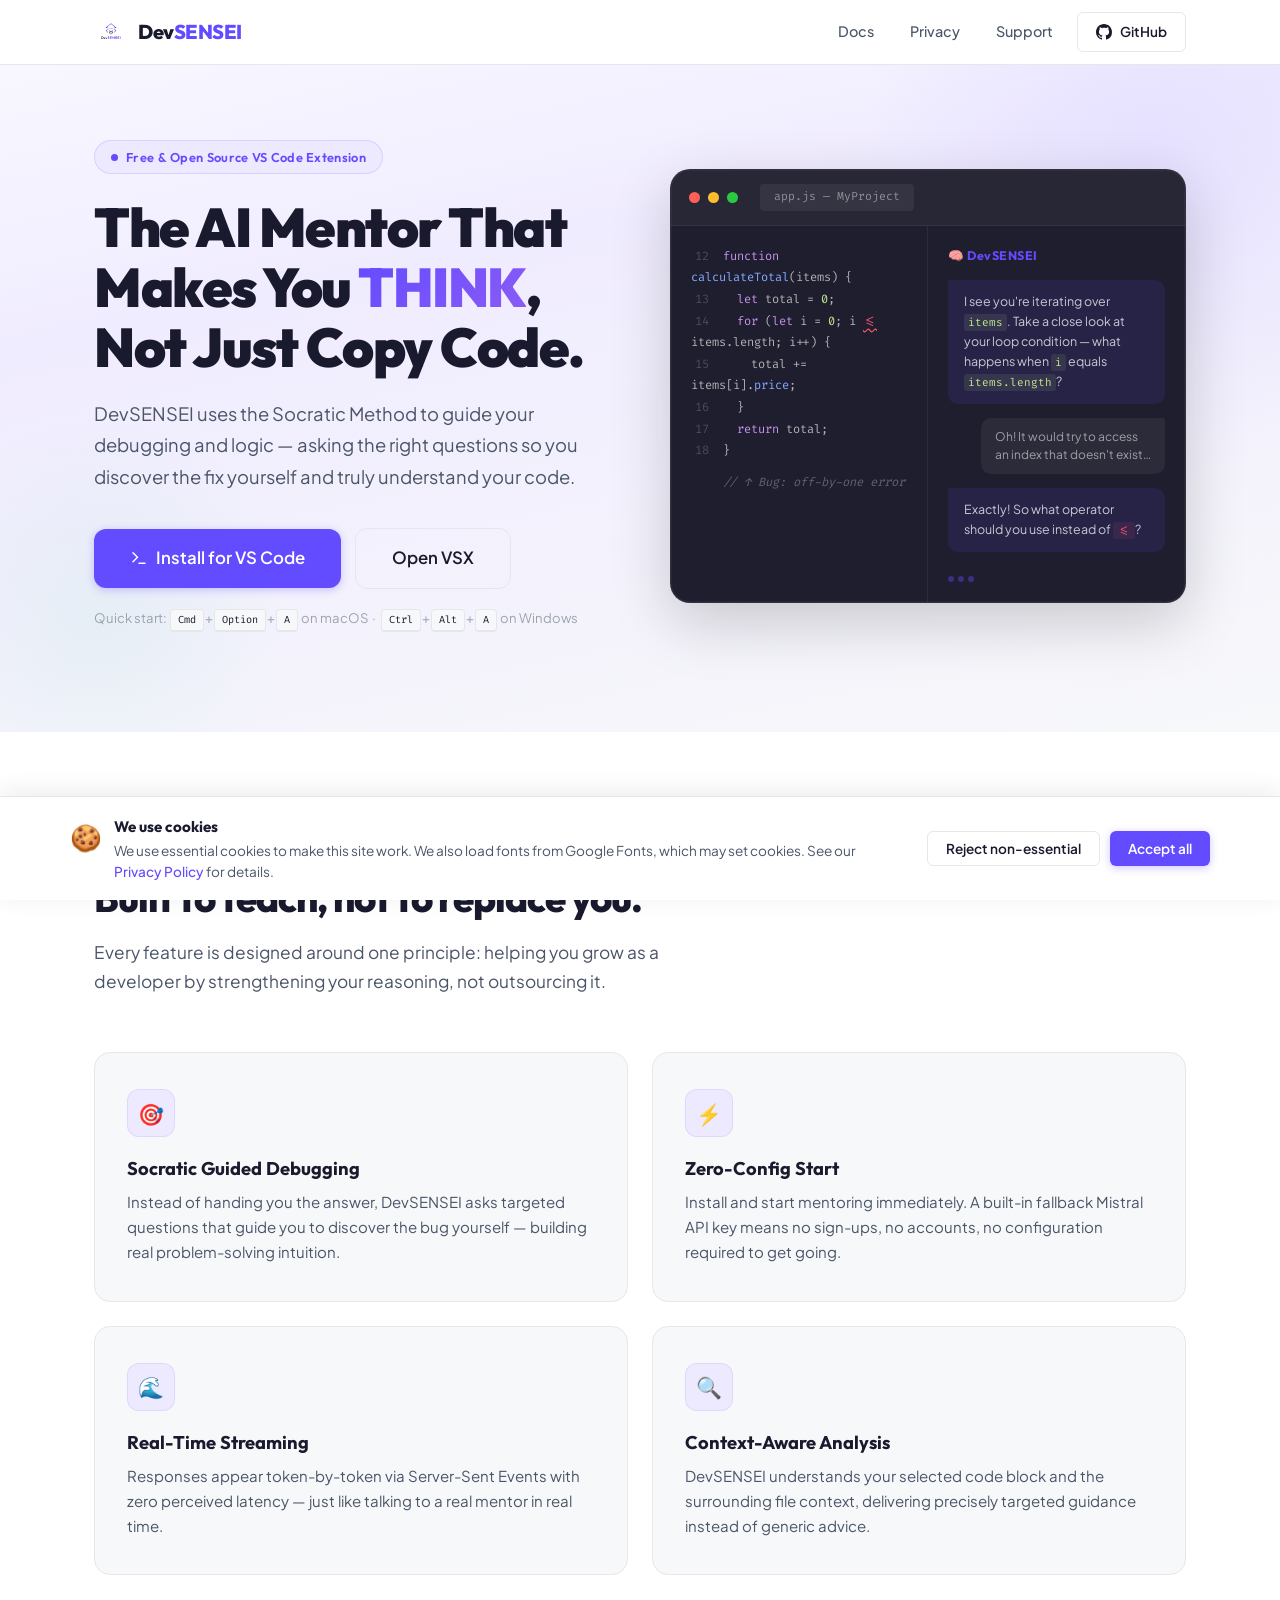
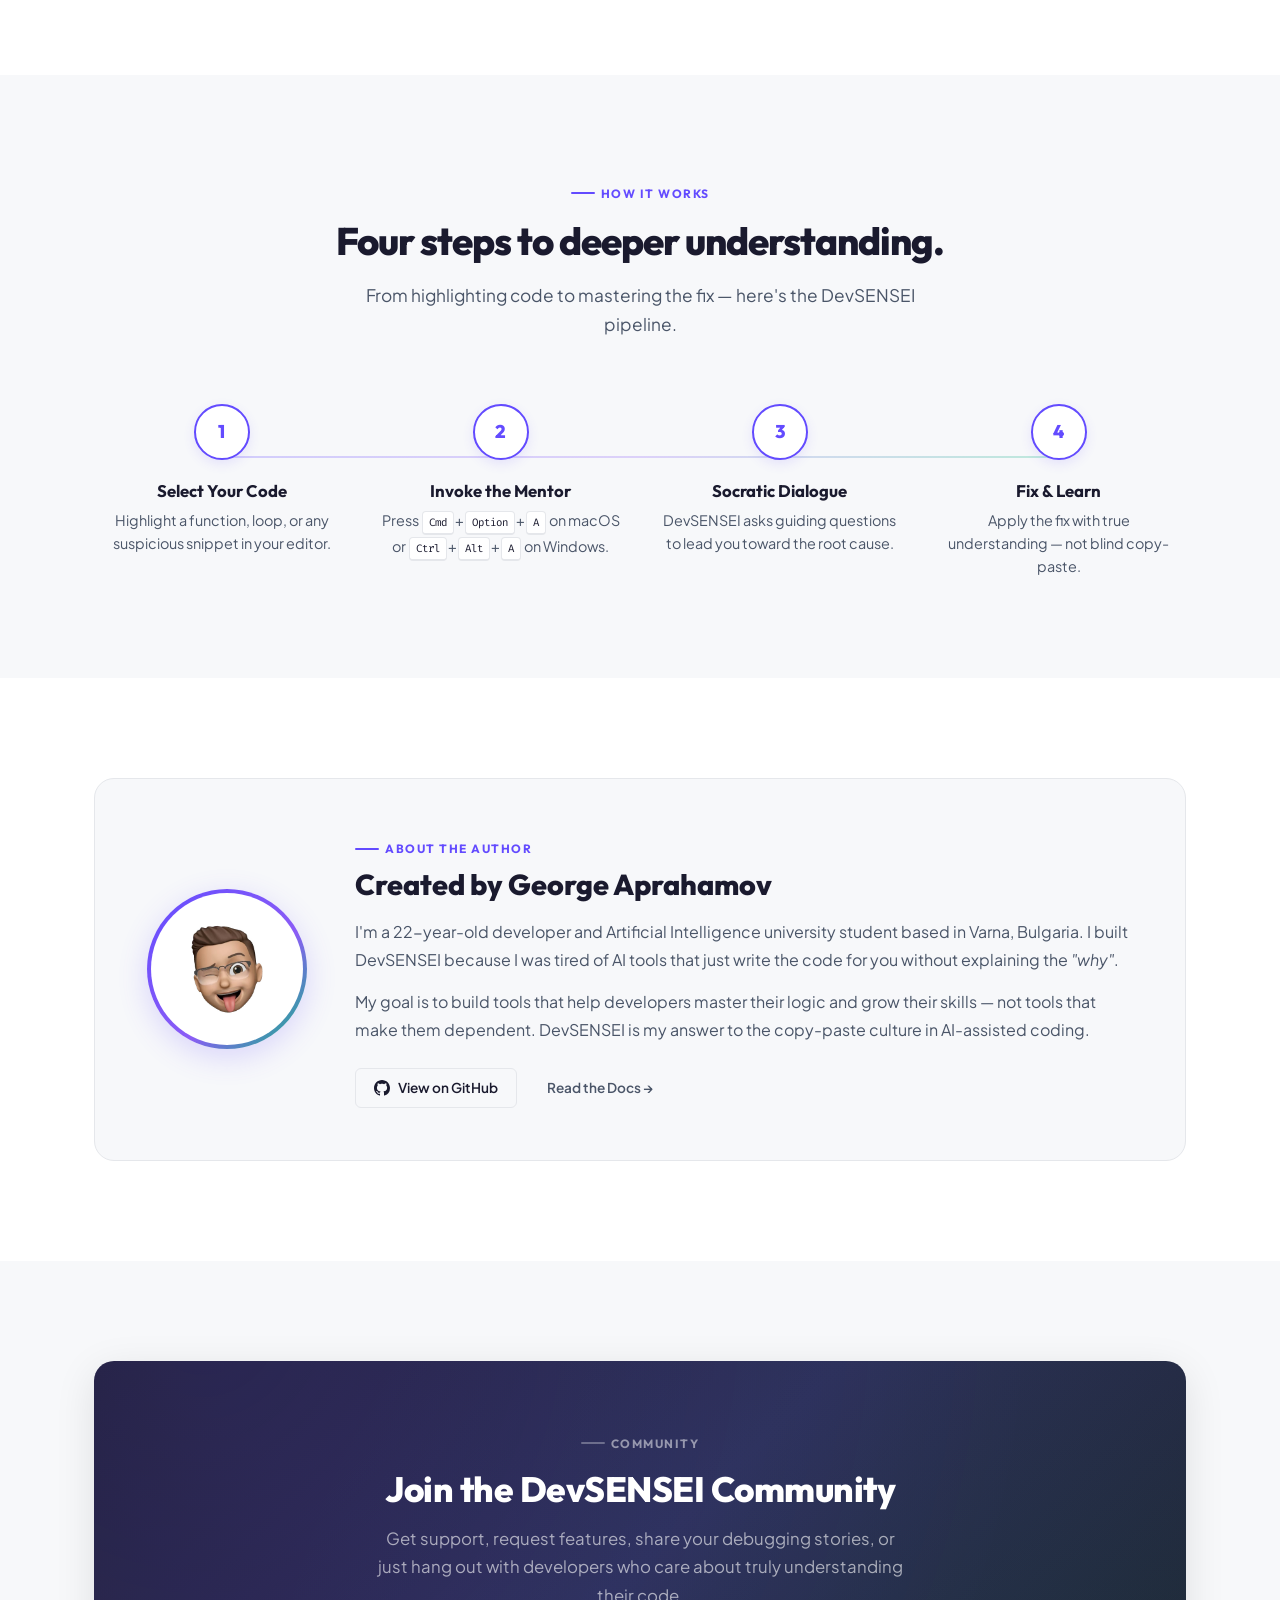
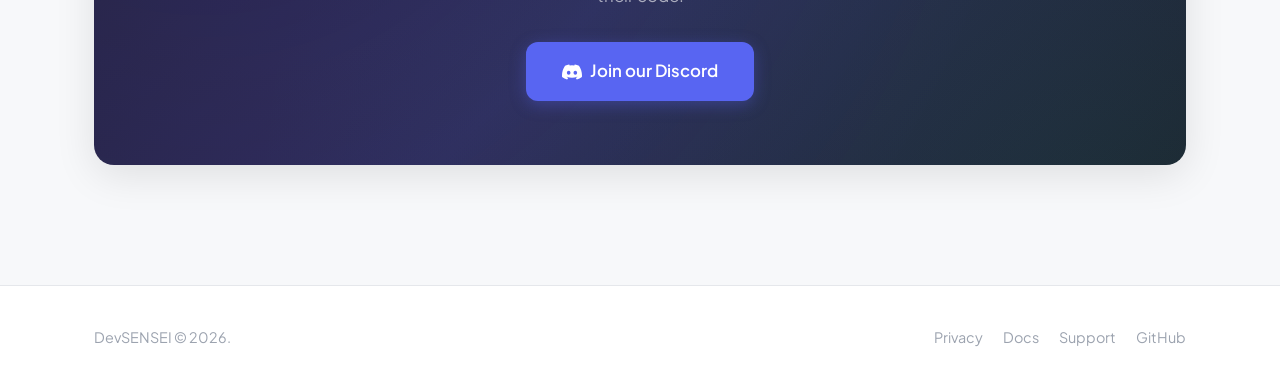
==== commit 1167c28d: "feat: redesign landing page with new hero, features, pipeline, author photo, and shared styles.css" ====
--- a/index.html
+++ b/index.html
@@ -3,171 +3,767 @@
 <head>
     <meta charset="UTF-8">
     <meta name="viewport" content="width=device-width, initial-scale=1.0">
-    <title>DevSENSEI | AI Coding Mentor for VS Code</title>
-    <meta name="description" content="DevSENSEI is the AI-powered coding mentor that lives in your editor. Go beyond autocomplete — get deep insights into debugging, architectural decisions, and complex logic auditing, in real-time.">
-    <meta name="keywords" content="DevSENSEI, VS Code, AI mentor, debugging, code review, architecture, artificial intelligence, developer tools">
-    <meta name="author" content="georgeaprahamov">
-
-    <!-- Open Graph -->
+    <title>DevSENSEI — AI Socratic Mentor for VS Code</title>
+    <meta name="description" content="DevSENSEI is a Socratic AI coding mentor for VS Code that teaches you to think, not just copy code. Guided debugging, logic auditing, and real-time streaming.">
+    <meta name="keywords" content="VS Code extension, AI mentor, Socratic method, debugging, coding, developer tools">
+    <meta name="author" content="George Aprahamov">
+    <meta property="og:title" content="DevSENSEI — AI Socratic Mentor for VS Code">
+    <meta property="og:description" content="Stop copying code. Start understanding it. DevSENSEI guides your logic through Socratic dialogue.">
     <meta property="og:type" content="website">
-    <meta property="og:title" content="DevSENSEI | AI Coding Mentor for VS Code">
-    <meta property="og:description" content="Master your logic. Crush every bug. The AI-powered coding mentor that lives in your editor.">
-    <meta property="og:image" content="assets/discord.png">
-
-    <!-- Twitter -->
-    <meta property="twitter:card" content="summary_large_image">
-    <meta property="twitter:title" content="DevSENSEI | AI Coding Mentor for VS Code">
-    <meta property="twitter:description" content="Go beyond autocomplete. Get deep insights into debugging, architectural decisions, and complex logic auditing.">
-
-    <!-- Fonts -->
     <link rel="preconnect" href="https://fonts.googleapis.com">
     <link rel="preconnect" href="https://fonts.gstatic.com" crossorigin>
     <link href="https://fonts.googleapis.com/css2?family=Outfit:wght@300;400;600;700;800;900&family=Plus+Jakarta+Sans:wght@300;400;500;600;700&family=Fira+Code:wght@400;500;600&display=swap" rel="stylesheet">
-
     <link rel="stylesheet" href="styles.css">
     <link rel="icon" href="data:image/svg+xml,<svg xmlns=%22http://www.w3.org/2000/svg%22 viewBox=%220 0 100 100%22><text y=%22.9em%22 font-size=%2290%22>🧠</text></svg>">
+    <style>
+        /* ============================================================
+           LANDING PAGE — Hero
+           ============================================================ */
+        .hero {
+            position: relative;
+            padding: 140px 0 100px;
+            background: linear-gradient(168deg, #FAFAFF 0%, #F0ECFF 35%, var(--bg-gray) 100%);
+            overflow: hidden;
+        }
+
+        .hero::before {
+            content: '';
+            position: absolute;
+            top: -120px;
+            right: -180px;
+            width: 600px;
+            height: 600px;
+            background: radial-gradient(circle, rgba(99,75,255,0.08) 0%, transparent 70%);
+            border-radius: 50%;
+            pointer-events: none;
+        }
+
+        .hero::after {
+            content: '';
+            position: absolute;
+            bottom: -80px;
+            left: -100px;
+            width: 400px;
+            height: 400px;
+            background: radial-gradient(circle, rgba(16,185,129,0.06) 0%, transparent 70%);
+            border-radius: 50%;
+            pointer-events: none;
+        }
+
+        .hero-inner {
+            position: relative;
+            z-index: 1;
+            display: grid;
+            grid-template-columns: 1fr 1fr;
+            gap: 60px;
+            align-items: center;
+        }
+
+        .hero-badge {
+            display: inline-flex;
+            align-items: center;
+            gap: 8px;
+            background: var(--purple-light);
+            color: var(--purple);
+            font-family: var(--font-heading);
+            font-weight: 600;
+            font-size: 0.8rem;
+            padding: 6px 16px;
+            border-radius: 100px;
+            margin-bottom: 24px;
+            letter-spacing: 0.3px;
+            border: 1px solid rgba(99,75,255,0.15);
+        }
+
+        .hero-badge-dot {
+            width: 7px;
+            height: 7px;
+            background: var(--purple);
+            border-radius: 50%;
+            animation: pulse-dot 2s ease-in-out infinite;
+        }
+
+        @keyframes pulse-dot {
+            0%, 100% { opacity: 1; transform: scale(1); }
+            50% { opacity: 0.5; transform: scale(1.4); }
+        }
+
+        .hero h1 {
+            font-size: 3.4rem;
+            font-weight: 900;
+            line-height: 1.1;
+            color: var(--text-dark);
+            margin-bottom: 20px;
+            letter-spacing: -1.5px;
+        }
+
+        .hero h1 .highlight {
+            background: linear-gradient(135deg, var(--purple) 0%, #8B5CF6 100%);
+            -webkit-background-clip: text;
+            -webkit-text-fill-color: transparent;
+            background-clip: text;
+        }
+
+        .hero-sub {
+            font-size: 1.15rem;
+            line-height: 1.7;
+            color: var(--text-body);
+            margin-bottom: 36px;
+            max-width: 520px;
+        }
+
+        .hero-actions {
+            display: flex;
+            gap: 14px;
+            flex-wrap: wrap;
+            align-items: center;
+        }
+
+        .hero-hint {
+            display: block;
+            margin-top: 18px;
+            font-size: 0.82rem;
+            color: var(--text-muted);
+        }
+
+        .hero-hint kbd {
+            display: inline-block;
+            background: var(--bg-gray);
+            border: 1px solid var(--border-color);
+            border-bottom-width: 2px;
+            padding: 2px 7px;
+            border-radius: 4px;
+            font-family: var(--font-code);
+            font-size: 0.78em;
+            color: var(--text-dark);
+            margin: 0 1px;
+        }
+
+        /* Hero Mockup */
+        .hero-mockup {
+            position: relative;
+            background: #1E1E2E;
+            border-radius: var(--radius-xl);
+            border: 1px solid rgba(255,255,255,0.08);
+            box-shadow:
+                0 20px 60px rgba(0,0,0,0.18),
+                0 0 0 1px rgba(255,255,255,0.04) inset;
+            overflow: hidden;
+            transform: perspective(1200px) rotateY(-3deg) rotateX(1deg);
+            transition: transform 0.5s ease;
+        }
+
+        .hero-mockup:hover {
+            transform: perspective(1200px) rotateY(0deg) rotateX(0deg);
+        }
+
+        .mockup-titlebar {
+            display: flex;
+            align-items: center;
+            gap: 8px;
+            padding: 14px 18px;
+            background: rgba(255,255,255,0.04);
+            border-bottom: 1px solid rgba(255,255,255,0.06);
+        }
+
+        .mockup-dot {
+            width: 11px;
+            height: 11px;
+            border-radius: 50%;
+        }
+
+        .mockup-dot:nth-child(1) { background: #FF5F57; }
+        .mockup-dot:nth-child(2) { background: #FFBD2E; }
+        .mockup-dot:nth-child(3) { background: #28CA41; }
+
+        .mockup-tab {
+            margin-left: 14px;
+            font-family: var(--font-code);
+            font-size: 0.72rem;
+            color: rgba(255,255,255,0.45);
+            background: rgba(255,255,255,0.06);
+            padding: 4px 14px;
+            border-radius: 4px;
+        }
+
+        .mockup-body {
+            display: grid;
+            grid-template-columns: 1fr 1fr;
+            min-height: 300px;
+        }
+
+        .mockup-editor {
+            padding: 20px;
+            border-right: 1px solid rgba(255,255,255,0.06);
+            font-family: var(--font-code);
+            font-size: 0.75rem;
+            line-height: 1.8;
+            color: rgba(255,255,255,0.65);
+        }
+
+        .mockup-editor .line-num {
+            color: rgba(255,255,255,0.2);
+            user-select: none;
+            margin-right: 14px;
+            display: inline-block;
+            width: 18px;
+            text-align: right;
+        }
+
+        .mockup-editor .kw { color: #C792EA; }
+        .mockup-editor .fn { color: #82AAFF; }
+        .mockup-editor .str { color: #C3E88D; }
+        .mockup-editor .cm { color: rgba(255,255,255,0.3); font-style: italic; }
+        .mockup-editor .err { color: #FF5572; text-decoration: wavy underline; text-decoration-color: #FF5572; text-underline-offset: 3px; }
+
+        .mockup-panel {
+            padding: 20px;
+            display: flex;
+            flex-direction: column;
+            gap: 14px;
+        }
+
+        .mockup-panel-title {
+            font-family: var(--font-heading);
+            font-size: 0.78rem;
+            font-weight: 700;
+            color: var(--purple);
+            letter-spacing: 0.5px;
+            display: flex;
+            align-items: center;
+            gap: 6px;
+        }
+
+        .mockup-bubble {
+            background: rgba(99,75,255,0.12);
+            border-radius: 10px;
+            border-top-left-radius: 2px;
+            padding: 12px 16px;
+            font-size: 0.78rem;
+            line-height: 1.6;
+            color: rgba(255,255,255,0.75);
+        }
+
+        .mockup-bubble-user {
+            background: rgba(255,255,255,0.06);
+            border-radius: 10px;
+            border-top-right-radius: 2px;
+            padding: 10px 14px;
+            font-size: 0.75rem;
+            line-height: 1.5;
+            color: rgba(255,255,255,0.55);
+            align-self: flex-end;
+            max-width: 85%;
+        }
+
+        .typing-indicator {
+            display: flex;
+            gap: 4px;
+            padding: 10px 0 0;
+        }
+
+        .typing-indicator span {
+            width: 6px;
+            height: 6px;
+            background: var(--purple);
+            border-radius: 50%;
+            opacity: 0.4;
+            animation: typing-bounce 1.4s ease-in-out infinite;
+        }
+
+        .typing-indicator span:nth-child(2) { animation-delay: 0.2s; }
+        .typing-indicator span:nth-child(3) { animation-delay: 0.4s; }
+
+        @keyframes typing-bounce {
+            0%, 60%, 100% { transform: translateY(0); opacity: 0.4; }
+            30% { transform: translateY(-6px); opacity: 1; }
+        }
+
+        /* ============================================================
+           FEATURES SECTION
+           ============================================================ */
+        .features {
+            padding: 100px 0;
+            background: var(--bg-white);
+        }
+
+        .section-label {
+            display: inline-flex;
+            align-items: center;
+            gap: 6px;
+            font-family: var(--font-heading);
+            font-size: 0.75rem;
+            font-weight: 700;
+            text-transform: uppercase;
+            letter-spacing: 1.5px;
+            color: var(--purple);
+            margin-bottom: 14px;
+        }
+
+        .section-label-line {
+            width: 24px;
+            height: 2px;
+            background: var(--purple);
+            border-radius: 2px;
+        }
+
+        .section-title {
+            font-size: 2.4rem;
+            font-weight: 800;
+            color: var(--text-dark);
+            margin-bottom: 16px;
+            letter-spacing: -1px;
+        }
+
+        .section-subtitle {
+            font-size: 1.08rem;
+            color: var(--text-body);
+            line-height: 1.7;
+            max-width: 600px;
+            margin-bottom: 56px;
+        }
+
+        .features-grid {
+            display: grid;
+            grid-template-columns: repeat(2, 1fr);
+            gap: 24px;
+        }
+
+        .feature-card {
+            background: var(--bg-gray);
+            border: 1px solid var(--border-color);
+            border-radius: var(--radius-lg);
+            padding: 36px 32px;
+            transition: all 0.35s ease;
+            position: relative;
+            overflow: hidden;
+        }
+
+        .feature-card::before {
+            content: '';
+            position: absolute;
+            top: 0;
+            left: 0;
+            width: 100%;
+            height: 3px;
+            background: linear-gradient(90deg, var(--purple), #8B5CF6);
+            opacity: 0;
+            transition: opacity 0.35s ease;
+        }
+
+        .feature-card:hover {
+            border-color: rgba(99,75,255,0.25);
+            box-shadow: var(--shadow-md);
+            transform: translateY(-4px);
+        }
+
+        .feature-card:hover::before {
+            opacity: 1;
+        }
+
+        .feature-icon {
+            width: 48px;
+            height: 48px;
+            border-radius: 12px;
+            background: var(--purple-light);
+            display: flex;
+            align-items: center;
+            justify-content: center;
+            font-size: 1.3rem;
+            margin-bottom: 20px;
+            border: 1px solid rgba(99,75,255,0.1);
+        }
+
+        .feature-card h3 {
+            font-size: 1.15rem;
+            font-weight: 700;
+            margin-bottom: 10px;
+            color: var(--text-dark);
+        }
+
+        .feature-card p {
+            font-size: 0.94rem;
+            color: var(--text-body);
+            line-height: 1.65;
+        }
+
+        /* ============================================================
+           HOW IT WORKS — Pipeline
+           ============================================================ */
+        .pipeline {
+            padding: 100px 0;
+            background: var(--bg-gray);
+        }
+
+        .pipeline-header {
+            text-align: center;
+            margin-bottom: 64px;
+        }
+
+        .pipeline-header .section-subtitle {
+            margin-left: auto;
+            margin-right: auto;
+        }
+
+        .pipeline-steps {
+            display: grid;
+            grid-template-columns: repeat(4, 1fr);
+            gap: 24px;
+            position: relative;
+        }
+
+        /* Connector line behind steps */
+        .pipeline-steps::before {
+            content: '';
+            position: absolute;
+            top: 52px;
+            left: 12%;
+            right: 12%;
+            height: 2px;
+            background: linear-gradient(90deg, var(--purple), #8B5CF6, var(--green));
+            opacity: 0.25;
+            z-index: 0;
+        }
+
+        .pipeline-step {
+            text-align: center;
+            position: relative;
+            z-index: 1;
+        }
+
+        .step-num {
+            width: 56px;
+            height: 56px;
+            border-radius: 50%;
+            background: var(--bg-white);
+            border: 2px solid var(--purple);
+            display: flex;
+            align-items: center;
+            justify-content: center;
+            font-family: var(--font-heading);
+            font-weight: 800;
+            font-size: 1.15rem;
+            color: var(--purple);
+            margin: 0 auto 20px;
+            transition: all 0.3s ease;
+            box-shadow: 0 4px 12px rgba(99,75,255,0.12);
+        }
+
+        .pipeline-step:hover .step-num {
+            background: var(--purple);
+            color: #fff;
+            transform: scale(1.1);
+            box-shadow: 0 6px 20px rgba(99,75,255,0.3);
+        }
+
+        .pipeline-step h3 {
+            font-size: 1.05rem;
+            font-weight: 700;
+            margin-bottom: 8px;
+            color: var(--text-dark);
+        }
+
+        .pipeline-step p {
+            font-size: 0.9rem;
+            color: var(--text-body);
+            line-height: 1.6;
+            max-width: 240px;
+            margin: 0 auto;
+        }
+
+        .pipeline-step kbd {
+            display: inline-block;
+            background: var(--bg-white);
+            border: 1px solid var(--border-color);
+            border-bottom-width: 2px;
+            padding: 2px 6px;
+            border-radius: 4px;
+            font-family: var(--font-code);
+            font-size: 0.75em;
+            color: var(--text-dark);
+            margin: 0 1px;
+        }
+
+        /* ============================================================
+           ABOUT THE AUTHOR
+           ============================================================ */
+        .about {
+            padding: 100px 0;
+            background: var(--bg-white);
+        }
+
+        .about-inner {
+            display: grid;
+            grid-template-columns: auto 1fr;
+            gap: 48px;
+            align-items: center;
+            background: var(--bg-gray);
+            border: 1px solid var(--border-color);
+            border-radius: var(--radius-xl);
+            padding: 52px;
+        }
+
+        .about-avatar {
+            width: 160px;
+            height: 160px;
+            border-radius: 50%;
+            background: linear-gradient(135deg, var(--purple) 0%, #8B5CF6 60%, var(--green) 100%);
+            padding: 4px;
+            flex-shrink: 0;
+            box-shadow: 0 8px 30px rgba(99,75,255,0.2);
+        }
+
+        .about-avatar-img {
+            width: 100%;
+            height: 100%;
+            border-radius: 50%;
+            object-fit: cover;
+            display: block;
+        }
+
+        .about-content .section-label { margin-bottom: 8px; }
+
+        .about-content h2 {
+            font-size: 1.8rem;
+            font-weight: 800;
+            margin-bottom: 16px;
+            color: var(--text-dark);
+        }
+
+        .about-content p {
+            font-size: 1rem;
+            color: var(--text-body);
+            line-height: 1.75;
+            margin-bottom: 14px;
+        }
+
+        .about-content p:last-of-type { margin-bottom: 24px; }
+
+        .about-links {
+            display: flex;
+            gap: 12px;
+            flex-wrap: wrap;
+        }
+
+        /* ============================================================
+           COMMUNITY / DISCORD CTA
+           ============================================================ */
+        .community {
+            padding: 100px 0 120px;
+            background: var(--bg-gray);
+        }
+
+        .community-banner {
+            background: linear-gradient(135deg, #1E1E2E 0%, #2D2B55 50%, #1E1E2E 100%);
+            border-radius: var(--radius-xl);
+            padding: 64px;
+            text-align: center;
+            position: relative;
+            overflow: hidden;
+            box-shadow: var(--shadow-lg);
+        }
+
+        .community-banner::before {
+            content: '';
+            position: absolute;
+            top: -50%;
+            left: -50%;
+            width: 200%;
+            height: 200%;
+            background: radial-gradient(circle at 30% 20%, rgba(99,75,255,0.15) 0%, transparent 50%),
+                        radial-gradient(circle at 70% 80%, rgba(16,185,129,0.1) 0%, transparent 50%);
+            pointer-events: none;
+        }
+
+        .community-banner > * { position: relative; z-index: 1; }
+
+        .community-banner .section-label {
+            color: rgba(255,255,255,0.5);
+        }
+
+        .community-banner .section-label-line {
+            background: rgba(255,255,255,0.3);
+        }
+
+        .community-banner h2 {
+            font-size: 2.2rem;
+            font-weight: 800;
+            color: #fff;
+            margin-bottom: 14px;
+            letter-spacing: -0.5px;
+        }
+
+        .community-banner p {
+            font-size: 1.05rem;
+            color: rgba(255,255,255,0.6);
+            line-height: 1.7;
+            max-width: 540px;
+            margin: 0 auto 32px;
+        }
+
+        .btn-discord {
+            background: #5865F2;
+            color: #fff;
+            box-shadow: 0 4px 16px rgba(88,101,242,0.35);
+        }
+
+        .btn-discord:hover {
+            background: #4752C4;
+            box-shadow: 0 6px 24px rgba(88,101,242,0.45);
+            transform: translateY(-2px);
+        }
+
+        /* ============================================================
+           SCROLL ANIMATIONS
+           ============================================================ */
+        .reveal {
+            opacity: 0;
+            transform: translateY(28px);
+            transition: opacity 0.7s cubic-bezier(.4,0,.2,1), transform 0.7s cubic-bezier(.4,0,.2,1);
+        }
+
+        .reveal.visible {
+            opacity: 1;
+            transform: translateY(0);
+        }
+
+        .reveal-delay-1 { transition-delay: 0.1s; }
+        .reveal-delay-2 { transition-delay: 0.2s; }
+        .reveal-delay-3 { transition-delay: 0.3s; }
+        .reveal-delay-4 { transition-delay: 0.4s; }
+
+        /* ============================================================
+           RESPONSIVE
+           ============================================================ */
+        @media (max-width: 1024px) {
+            .hero { padding: 120px 0 80px; }
+            .hero-inner { grid-template-columns: 1fr; gap: 48px; }
+            .hero h1 { font-size: 2.8rem; }
+            .hero-mockup { transform: none; max-width: 600px; margin: 0 auto; }
+            .hero-mockup:hover { transform: none; }
+            .features-grid { grid-template-columns: repeat(2, 1fr); }
+            .pipeline-steps { grid-template-columns: repeat(2, 1fr); gap: 40px; }
+            .pipeline-steps::before { display: none; }
+            .about-inner { grid-template-columns: 1fr; text-align: center; padding: 40px 32px; }
+            .about-avatar { margin: 0 auto; }
+            .about-links { justify-content: center; }
+            .community-banner { padding: 48px 32px; }
+            .community-banner h2 { font-size: 1.8rem; }
+        }
+
+        @media (max-width: 768px) {
+            .hero { padding: 100px 0 60px; }
+            .hero h1 { font-size: 2.2rem; letter-spacing: -1px; }
+            .hero-sub { font-size: 1rem; }
+            .section-title { font-size: 1.8rem; }
+            .features-grid { grid-template-columns: 1fr; }
+            .feature-card { padding: 28px 24px; }
+            .pipeline-steps { grid-template-columns: 1fr 1fr; gap: 32px; }
+            .about-inner { padding: 32px 24px; }
+            .about-avatar { width: 120px; height: 120px; }
+            .about-content h2 { font-size: 1.5rem; }
+            .community-banner { padding: 40px 24px; }
+            .community-banner h2 { font-size: 1.5rem; }
+            .community-banner p { font-size: 0.95rem; }
+        }
+
+        @media (max-width: 480px) {
+            .hero { padding: 88px 0 48px; }
+            .hero h1 { font-size: 1.85rem; }
+            .hero-actions { flex-direction: column; align-items: stretch; }
+            .hero-actions .btn { width: 100%; justify-content: center; }
+            .section-title { font-size: 1.55rem; }
+            .pipeline-steps { grid-template-columns: 1fr; }
+            .about-avatar { width: 100px; height: 100px; }
+            .mockup-body { grid-template-columns: 1fr; }
+            .mockup-editor { border-right: none; border-bottom: 1px solid rgba(255,255,255,0.06); }
+        }
+    </style>
 </head>
 <body>
 
-    <!-- Header -->
+    <!-- ========== HEADER ========== -->
     <header class="main-header" id="main-header">
         <div class="container header-container">
-            <a href="#" class="logo-area">
-                <img src="assets/logo.png" alt="DevSENSEI Logo" class="brand-logo">
-                <span class="brand-name">Dev<span class="highlight-text">SENSEI</span></span>
+            <a href="index.html" class="logo-area">
+                <img src="assets/logo_dark.png" alt="DevSENSEI Logo" class="brand-logo">
+                <span class="brand-name">Dev<span class="text-primary">SENSEI</span></span>
             </a>
-            <nav class="main-nav">
-                <ul class="nav-links">
-                    <li><a href="#features" class="nav-link">Features</a></li>
-                    <li><a href="#simulator" class="nav-link">Live Demo</a></li>
-                    <li><a href="#how-it-works" class="nav-link">How It Works</a></li>
-                    <li><a href="docs.html" class="nav-link">Docs</a></li>
-                </ul>
-            </nav>
             <div class="header-actions">
-                <a href="https://marketplace.visualstudio.com/items?itemName=georgi-aprahamov-devsensei.devsensei" target="_blank" rel="noopener noreferrer" class="btn btn-primary btn-sm">
-                    Install Free
+                <nav class="header-nav" aria-label="Main navigation">
+                    <a href="docs.html" class="header-nav-link">Docs</a>
+                    <a href="privacy.html" class="header-nav-link">Privacy</a>
+                    <a href="https://discord.gg/PtRqsBrBsg" target="_blank" rel="noopener noreferrer" class="header-nav-link">Support</a>
+                </nav>
+                <a href="https://github.com/georgiaprahamov/devsensei" target="_blank" rel="noopener noreferrer" class="btn btn-outline btn-sm">
+                    <svg width="16" height="16" viewBox="0 0 16 16" fill="currentColor" aria-hidden="true"><path d="M8 0C3.58 0 0 3.58 0 8c0 3.54 2.29 6.53 5.47 7.59.4.07.55-.17.55-.38 0-.19-.01-.82-.01-1.49-2.01.37-2.53-.49-2.69-.94-.09-.23-.48-.94-.82-1.13-.28-.15-.68-.52-.01-.53.63-.01 1.08.58 1.23.82.72 1.21 1.87.87 2.33.66.07-.52.28-.87.51-1.07-1.78-.2-3.64-.89-3.64-3.95 0-.87.31-1.59.82-2.15-.08-.2-.36-1.02.08-2.12 0 0 .67-.21 2.2.82.64-.18 1.32-.27 2-.27.68 0 1.36.09 2 .27 1.53-1.04 2.2-.82 2.2-.82.44 1.1.16 1.92.08 2.12.51.56.82 1.27.82 2.15 0 3.07-1.87 3.75-3.65 3.95.29.25.54.73.54 1.48 0 1.07-.01 1.93-.01 2.2 0 .21.15.46.55.38A8.013 8.013 0 0016 8c0-4.42-3.58-8-8-8z"/></svg>
+                    GitHub
                 </a>
             </div>
-            <button class="mobile-menu-btn" id="mobile-menu-btn" aria-label="Toggle menu">
-                <span></span><span></span><span></span>
-            </button>
-        </div>
-        <div class="mobile-nav" id="mobile-nav">
-            <ul>
-                <li><a href="#features">Features</a></li>
-                <li><a href="#simulator">Live Demo</a></li>
-                <li><a href="#how-it-works">How It Works</a></li>
-                <li><a href="docs.html">Docs</a></li>
-                <li><a href="https://marketplace.visualstudio.com/items?itemName=georgi-aprahamov-devsensei.devsensei" target="_blank" rel="noopener noreferrer" class="btn btn-primary btn-sm" style="margin-top:8px;">Install Free</a></li>
-            </ul>
         </div>
     </header>
 
     <main>
-        <!-- Hero Section -->
-        <section class="hero-section" id="hero">
-            <div class="hero-glow-1"></div>
-            <div class="hero-glow-2"></div>
-
-            <div class="container hero-container grid-2">
+        <!-- ========== HERO ========== -->
+        <section class="hero" id="hero">
+            <div class="container hero-inner">
                 <div class="hero-content">
-                    <div class="badge">
-                        <span class="badge-dot"></span>
-                        <span>Now available — v1.3.4 with full English UI</span>
-                    </div>
-                    <h1 class="hero-title">
-                        Master Your Logic.<br>
-                        Crush Every Bug.<br>
-                        Meet <span class="gradient-text">DevSENSEI</span>.
+                    <div class="hero-badge">
+                        <span class="hero-badge-dot"></span>
+                        Free &amp; Open Source VS Code Extension
+                    </div>
+                    <h1>
+                        The AI Mentor That<br>
+                        Makes You <span class="highlight">THINK</span>,<br>
+                        Not Just Copy Code.
                     </h1>
-                    <p class="hero-subtitle">
-                        The AI-powered coding mentor that lives in your editor. Go beyond autocomplete — get deep insights into debugging, architectural decisions, and complex logic auditing, in real-time.
+                    <p class="hero-sub">
+                        DevSENSEI uses the Socratic Method to guide your debugging and logic — asking the right questions so you discover the fix yourself and truly understand your code.
                     </p>
-                    <div class="hero-buttons">
-                        <a href="https://marketplace.visualstudio.com/items?itemName=georgi-aprahamov-devsensei.devsensei" target="_blank" rel="noopener noreferrer" class="btn btn-primary btn-lg btn-glow">
-                            <svg width="20" height="20" viewBox="0 0 24 24" fill="currentColor" style="flex-shrink:0">
-                                <path d="M17.5 0L13 4.5V1H3v22h18V6.5L17.5 0zM16 2.83L19.17 6H16V2.83zM19 21H5V3h9v5h5v13z"/>
-                            </svg>
-                            Install on VS Code Marketplace
+                    <div class="hero-actions">
+                        <a href="https://marketplace.visualstudio.com/items?itemName=georgi-aprahamov-devsensei.devsensei" target="_blank" rel="noopener noreferrer" class="btn btn-primary btn-lg" id="cta-vscode">
+                            <svg width="18" height="18" viewBox="0 0 24 24" fill="none" stroke="currentColor" stroke-width="2" stroke-linecap="round" stroke-linejoin="round" aria-hidden="true"><polyline points="4 17 10 11 4 5"></polyline><line x1="12" y1="19" x2="20" y2="19"></line></svg>
+                            Install for VS Code
                         </a>
-                        <a href="https://open-vsx.org/extension/georgi-aprahamov-devsensei/devsensei" target="_blank" rel="noopener noreferrer" class="btn btn-outline btn-lg">
-                            Get it on Open VSX Registry
+                        <a href="https://open-vsx.org/extension/georgi-aprahamov-devsensei/devsensei" target="_blank" rel="noopener noreferrer" class="btn btn-outline btn-lg" id="cta-openvsx">
+                            Open VSX
                         </a>
                     </div>
-                    <div class="trust-row">
-                        <div class="trust-badge">
-                            <svg width="16" height="16" viewBox="0 0 24 24" fill="none" stroke="currentColor" stroke-width="2.5" style="color:#5865F2">
-                                <path d="M12 22s8-4 8-10V5l-8-3-8 3v7c0 6 8 10 8 10z"/>
-                            </svg>
-                            <span>Verified Publisher</span>
+                    <span class="hero-hint">Quick start: <kbd>Cmd</kbd>+<kbd>Option</kbd>+<kbd>A</kbd> on macOS &nbsp;·&nbsp; <kbd>Ctrl</kbd>+<kbd>Alt</kbd>+<kbd>A</kbd> on Windows</span>
+                </div>
+
+                <!-- Editor Mockup -->
+                <div class="hero-mockup reveal" aria-hidden="true">
+                    <div class="mockup-titlebar">
+                        <span class="mockup-dot"></span>
+                        <span class="mockup-dot"></span>
+                        <span class="mockup-dot"></span>
+                        <span class="mockup-tab">app.js — MyProject</span>
+                    </div>
+                    <div class="mockup-body">
+                        <div class="mockup-editor">
+                            <div><span class="line-num">12</span><span class="kw">function</span> <span class="fn">calculateTotal</span>(items) {</div>
+                            <div><span class="line-num">13</span>&nbsp;&nbsp;<span class="kw">let</span> total = <span class="str">0</span>;</div>
+                            <div><span class="line-num">14</span>&nbsp;&nbsp;<span class="kw">for</span> (<span class="kw">let</span> i = <span class="str">0</span>; i <span class="err">&lt;=</span> items.length; i++) {</div>
+                            <div><span class="line-num">15</span>&nbsp;&nbsp;&nbsp;&nbsp;total += items[i].<span class="fn">price</span>;</div>
+                            <div><span class="line-num">16</span>&nbsp;&nbsp;}</div>
+                            <div><span class="line-num">17</span>&nbsp;&nbsp;<span class="kw">return</span> total;</div>
+                            <div><span class="line-num">18</span>}</div>
+                            <div style="margin-top:10px"><span class="line-num"> </span><span class="cm">// ↑ Bug: off-by-one error</span></div>
                         </div>
-                        <div class="trust-badge">
-                            <span class="stars">★★★★★</span>
-                            <span>Loved by Early Adopters</span>
-                        </div>
-                    </div>
-                </div>
-
-                <!-- Hero VS Code Mockup -->
-                <div class="hero-visual">
-                    <div class="vscode-frame">
-                        <div class="vscode-header">
-                            <div class="vscode-dots">
-                                <span class="dot red"></span>
-                                <span class="dot yellow"></span>
-                                <span class="dot green"></span>
+                        <div class="mockup-panel">
+                            <div class="mockup-panel-title">🧠 DevSENSEI</div>
+                            <div class="mockup-bubble">
+                                I see you're iterating over <code style="color:#C3E88D;background:rgba(195,232,141,0.1);padding:1px 4px;border-radius:3px">items</code>. Take a close look at your loop condition — what happens when <code style="color:#C3E88D;background:rgba(195,232,141,0.1);padding:1px 4px;border-radius:3px">i</code> equals <code style="color:#C3E88D;background:rgba(195,232,141,0.1);padding:1px 4px;border-radius:3px">items.length</code>?
                             </div>
-                            <div class="vscode-tab active">
-                                <span class="tab-icon">⚙️</span>
-                                user_authentication.ts
+                            <div class="mockup-bubble-user">
+                                Oh! It would try to access an index that doesn't exist…
                             </div>
-                        </div>
-                        <div class="vscode-content">
-                            <div class="code-editor-mock">
-                                <pre><code><span class="line-num">1</span>  <span class="token keyword">import</span> { hash } <span class="token keyword">from</span> <span class="token string">'bcrypt'</span>;
-<span class="line-num">2</span>
-<span class="line-num">3</span>  <span class="token keyword">export async function</span> <span class="token function">loginUser</span>(
-<span class="line-num">4</span>    email: <span class="token keyword">string</span>, password: <span class="token keyword">string</span>
-<span class="line-num">5</span>  ) {
-<span class="line-num">6</span>    <span class="token keyword">const</span> user = <span class="token keyword">await</span> db.find({ email });
-<span class="line-num">7</span>    <span class="error-line"><span class="line-num">7</span>    <span class="token keyword">if</span> (user.password === password) {</span>
-<span class="line-num">8</span>      <span class="token keyword">return</span> createSession(user);
-<span class="line-num">9</span>    }
-<span class="line-num">10</span>   <span class="token keyword">throw new</span> <span class="token function">Error</span>(<span class="token string">'Invalid credentials'</span>);
-<span class="line-num">11</span> }</code></pre>
-                                <div class="error-annotation">
-                                    <span class="error-icon">⚠</span>
-                                    Found potential logical error in user_authentication.ts
-                                    <br><em>Found potential pointer/logic error in loginUser function.</em>
-                                    <br><strong>Suggestion: fix suggested</strong>
-                                </div>
+                            <div class="mockup-bubble">
+                                Exactly! So what operator should you use instead of <code style="color:#FF5572;background:rgba(255,85,114,0.1);padding:1px 4px;border-radius:3px">&lt;=</code>?
                             </div>
-                            <div class="vscode-sidebar">
-                                <div class="sidebar-header">
-                                    <span class="sidebar-title">🧠 DEVSENSEI MENTOR</span>
-                                    <span class="status-indicator online"></span>
-                                </div>
-                                <div class="sidebar-body">
-                                    <div class="chat-bubble ai">
-                                        <div class="avatar">🧠</div>
-                                        <div class="message-content">
-                                            <p>I see you're comparing passwords directly. What could go wrong if a database is ever compromised?</p>
-                                        </div>
-                                    </div>
-                                    <div class="chat-bubble user">
-                                        <div class="avatar user-avatar">💻</div>
-                                        <div class="message-content">
-                                            <p>All passwords would be exposed in plaintext!</p>
-                                        </div>
-                                    </div>
-                                    <div class="chat-bubble ai">
-                                        <div class="avatar">🧠</div>
-                                        <div class="message-content">
-                                            <p>Exactly. How should we compare passwords securely using the <code>bcrypt</code> you imported?</p>
-                                        </div>
-                                    </div>
-                                </div>
+                            <div class="typing-indicator">
+                                <span></span><span></span><span></span>
                             </div>
                         </div>
                     </div>
@@ -175,360 +771,183 @@
             </div>
         </section>
 
-        <!-- Social Proof / Stats -->
-        <section class="stats-section" id="stats">
+        <!-- ========== FEATURES ========== -->
+        <section class="features" id="features">
             <div class="container">
-                <div class="stats-grid">
-                    <div class="stat-card">
-                        <span class="stat-num">280+</span>
-                        <span class="stat-lbl">Active Installations</span>
-                    </div>
-                    <div class="stat-divider-v"></div>
-                    <div class="stat-card">
-                        <div style="display:flex;align-items:center;gap:8px;justify-content:center">
-                            <svg width="22" height="22" viewBox="0 0 24 24" fill="none" stroke="#5865F2" stroke-width="2.5">
-                                <path d="M12 22s8-4 8-10V5l-8-3-8 3v7c0 6 8 10 8 10z"/>
-                            </svg>
-                            <span class="stat-num" style="margin-bottom:0">Verified</span>
-                        </div>
-                        <span class="stat-lbl">Publisher</span>
-                    </div>
-                    <div class="stat-divider-v"></div>
-                    <div class="stat-card">
-                        <span class="stat-num stars-gold">★★★★★</span>
-                        <span class="stat-lbl">Loved by Early Adopters</span>
-                    </div>
+                <div class="section-label reveal">
+                    <span class="section-label-line"></span>
+                    WHY DEVSENSEI
                 </div>
-                <div class="testimonial-strip">
-                    <p class="testimonial-quote">"DevSENSEI didn't just fix my bug; it taught me... like having a Senior Engineer right next to me."</p>
-                    <p class="testimonial-author">— Victor I., Early Adopter</p>
+                <h2 class="section-title reveal">Built to teach, not to replace you.</h2>
+                <p class="section-subtitle reveal">Every feature is designed around one principle: helping you grow as a developer by strengthening your reasoning, not outsourcing it.</p>
+
+                <div class="features-grid">
+                    <div class="feature-card reveal reveal-delay-1">
+                        <div class="feature-icon">🎯</div>
+                        <h3>Socratic Guided Debugging</h3>
+                        <p>Instead of handing you the answer, DevSENSEI asks targeted questions that guide you to discover the bug yourself — building real problem-solving intuition.</p>
+                    </div>
+                    <div class="feature-card reveal reveal-delay-2">
+                        <div class="feature-icon">⚡</div>
+                        <h3>Zero-Config Start</h3>
+                        <p>Install and start mentoring immediately. A built-in fallback Mistral API key means no sign-ups, no accounts, no configuration required to get going.</p>
+                    </div>
+                    <div class="feature-card reveal reveal-delay-3">
+                        <div class="feature-icon">🌊</div>
+                        <h3>Real-Time Streaming</h3>
+                        <p>Responses appear token-by-token via Server-Sent Events with zero perceived latency — just like talking to a real mentor in real time.</p>
+                    </div>
+                    <div class="feature-card reveal reveal-delay-4">
+                        <div class="feature-icon">🔍</div>
+                        <h3>Context-Aware Analysis</h3>
+                        <p>DevSENSEI understands your selected code block and the surrounding file context, delivering precisely targeted guidance instead of generic advice.</p>
+                    </div>
                 </div>
             </div>
         </section>
 
-        <!-- Tired of Staring Section -->
-        <section class="problem-section" id="problem">
+        <!-- ========== HOW IT WORKS ========== -->
+        <section class="pipeline" id="how-it-works">
             <div class="container">
-                <div class="problem-grid grid-2 align-center">
-                    <div class="problem-text">
-                        <h2 class="section-title text-left">Tired of Staring at<br>"Broken" Code for Hours?</h2>
-                        <p class="section-desc text-left">
-                            Standard AI tools are great for writing boilerplate, but they often fail when your logic gets complex. DevSENSEI doesn't just hand you a copy-paste fix — it acts as your intelligent debugging coach, helping you understand the root cause of any issue.
-                        </p>
-                        <div class="problem-image-wrap">
-                            <img src="assets/discord.png" alt="DevSENSEI in action" class="problem-img">
-                            <div class="problem-glow"></div>
-                        </div>
-                    </div>
-                    <div class="features-mini-grid">
-                        <div class="mini-card">
-                            <div class="mini-icon">
-                                <svg width="24" height="24" viewBox="0 0 24 24" fill="none" stroke="currentColor" stroke-width="2"><circle cx="11" cy="11" r="8"/><line x1="21" y1="21" x2="16.65" y2="16.65"/></svg>
-                            </div>
-                            <div>
-                                <h4>Guided Debugging Companion</h4>
-                                <p>Walk through bugs step by step with guided questions that sharpen your diagnostic thinking instead of just patching symptoms.</p>
-                            </div>
-                        </div>
-                        <div class="mini-card">
-                            <div class="mini-icon">
-                                <svg width="24" height="24" viewBox="0 0 24 24" fill="none" stroke="currentColor" stroke-width="2"><polyline points="22 12 18 12 15 21 9 3 6 12 2 12"/></svg>
-                            </div>
-                            <div>
-                                <h4>Intelligent Logic Auditor</h4>
-                                <p>Detects flawed assumptions, off-by-one errors, and subtle control-flow issues that standard linters and autocomplete silently miss.</p>
-                            </div>
-                        </div>
-                        <div class="mini-card">
-                            <div class="mini-icon">
-                                <svg width="24" height="24" viewBox="0 0 24 24" fill="none" stroke="currentColor" stroke-width="2"><rect x="3" y="3" width="18" height="18" rx="2"/><path d="M3 9h18M9 21V9"/></svg>
-                            </div>
-                            <div>
-                                <h4>Architectural Decision Support</h4>
-                                <p>Discusses design trade-offs, naming, and structure so you make confident architectural decisions — not just ones that compile.</p>
-                            </div>
-                        </div>
-                        <div class="mini-card">
-                            <div class="mini-icon">
-                                <svg width="24" height="24" viewBox="0 0 24 24" fill="none" stroke="currentColor" stroke-width="2"><circle cx="12" cy="12" r="10"/><line x1="12" y1="8" x2="12" y2="12"/><line x1="12" y1="16" x2="12.01" y2="16"/></svg>
-                            </div>
-                            <div>
-                                <h4>Deep Integration &amp; Context Awareness</h4>
-                                <p>Understands your selected code block in full file context, so advice is always grounded in what your code actually does.</p>
-                            </div>
-                        </div>
+                <div class="pipeline-header">
+                    <div class="section-label reveal">
+                        <span class="section-label-line"></span>
+                        HOW IT WORKS
+                    </div>
+                    <h2 class="section-title reveal">Four steps to deeper understanding.</h2>
+                    <p class="section-subtitle reveal">From highlighting code to mastering the fix — here's the DevSENSEI pipeline.</p>
+                </div>
+
+                <div class="pipeline-steps">
+                    <div class="pipeline-step reveal reveal-delay-1">
+                        <div class="step-num">1</div>
+                        <h3>Select Your Code</h3>
+                        <p>Highlight a function, loop, or any suspicious snippet in your editor.</p>
+                    </div>
+                    <div class="pipeline-step reveal reveal-delay-2">
+                        <div class="step-num">2</div>
+                        <h3>Invoke the Mentor</h3>
+                        <p>Press <kbd>Cmd</kbd>+<kbd>Option</kbd>+<kbd>A</kbd> on macOS or <kbd>Ctrl</kbd>+<kbd>Alt</kbd>+<kbd>A</kbd> on Windows.</p>
+                    </div>
+                    <div class="pipeline-step reveal reveal-delay-3">
+                        <div class="step-num">3</div>
+                        <h3>Socratic Dialogue</h3>
+                        <p>DevSENSEI asks guiding questions to lead you toward the root cause.</p>
+                    </div>
+                    <div class="pipeline-step reveal reveal-delay-4">
+                        <div class="step-num">4</div>
+                        <h3>Fix &amp; Learn</h3>
+                        <p>Apply the fix with true understanding — not blind copy-paste.</p>
                     </div>
                 </div>
             </div>
         </section>
 
-        <!-- Features Grid -->
-        <section class="features-section" id="features">
+        <!-- ========== ABOUT THE AUTHOR ========== -->
+        <section class="about" id="about">
             <div class="container">
-                <div class="section-header">
-                    <div class="badge" style="margin:0 auto 20px">
-                        <span class="badge-dot"></span>
-                        <span>Everything you need</span>
-                    </div>
-                    <h2 class="section-title">Built for Deeper Learning</h2>
-                    <p class="section-desc">
-                        A premium feature set designed to make coding more insightful and to sharpen your analytical thinking every session.
-                    </p>
-                </div>
-
-                <div class="grid-3 features-grid">
-                    <div class="feature-card">
-                        <div class="feature-icon-wrap">
-                            <svg width="28" height="28" viewBox="0 0 24 24" fill="none" stroke="currentColor" stroke-width="2"><path d="M9.09 9a3 3 0 0 1 5.83 1c0 2-3 3-3 3"/><circle cx="12" cy="12" r="10"/><line x1="12" y1="17" x2="12.01" y2="17"/></svg>
+                <div class="about-inner reveal">
+                    <div class="about-avatar">
+                        <img src="assets/geshata.JPG" alt="George Aprahamov" class="about-avatar-img">
+                    </div>
+                    <div class="about-content">
+                        <div class="section-label">
+                            <span class="section-label-line"></span>
+                            ABOUT THE AUTHOR
                         </div>
-                        <h3 class="feature-card-title">Socratic Method</h3>
-                        <p class="feature-card-desc">
-                            Forget mechanical copy-paste. DevSENSEI asks targeted questions that guide you to discover bugs yourself — building lasting understanding.
+                        <h2>Created by George Aprahamov</h2>
+                        <p>
+                            I'm a 22-year-old developer and Artificial Intelligence university student based in Varna, Bulgaria. I built DevSENSEI because I was tired of AI tools that just write the code for you without explaining the <em>"why"</em>.
                         </p>
-                    </div>
-
-                    <div class="feature-card">
-                        <div class="feature-icon-wrap">
-                            <svg width="28" height="28" viewBox="0 0 24 24" fill="none" stroke="currentColor" stroke-width="2"><polyline points="13 2 3 14 12 14 11 22 21 10 12 10 13 2"/></svg>
+                        <p>
+                            My goal is to build tools that help developers master their logic and grow their skills — not tools that make them dependent. DevSENSEI is my answer to the copy-paste culture in AI-assisted coding.
+                        </p>
+                        <div class="about-links">
+                            <a href="https://github.com/georgiaprahamov/devsensei" target="_blank" rel="noopener noreferrer" class="btn btn-outline btn-sm">
+                                <svg width="16" height="16" viewBox="0 0 16 16" fill="currentColor" aria-hidden="true"><path d="M8 0C3.58 0 0 3.58 0 8c0 3.54 2.29 6.53 5.47 7.59.4.07.55-.17.55-.38 0-.19-.01-.82-.01-1.49-2.01.37-2.53-.49-2.69-.94-.09-.23-.48-.94-.82-1.13-.28-.15-.68-.52-.01-.53.63-.01 1.08.58 1.23.82.72 1.21 1.87.87 2.33.66.07-.52.28-.87.51-1.07-1.78-.2-3.64-.89-3.64-3.95 0-.87.31-1.59.82-2.15-.08-.2-.36-1.02.08-2.12 0 0 .67-.21 2.2.82.64-.18 1.32-.27 2-.27.68 0 1.36.09 2 .27 1.53-1.04 2.2-.82 2.2-.82.44 1.1.16 1.92.08 2.12.51.56.82 1.27.82 2.15 0 3.07-1.87 3.75-3.65 3.95.29.25.54.73.54 1.48 0 1.07-.01 1.93-.01 2.2 0 .21.15.46.55.38A8.013 8.013 0 0016 8c0-4.42-3.58-8-8-8z"/></svg>
+                                View on GitHub
+                            </a>
+                            <a href="docs.html" class="btn btn-ghost btn-sm">Read the Docs →</a>
                         </div>
-                        <h3 class="feature-card-title">Real-Time Streaming</h3>
-                        <p class="feature-card-desc">
-                            Token-by-token SSE streaming means your mentor's guidance appears instantly — no waiting, no loading spinners, just flow.
-                        </p>
-                    </div>
-
-                    <div class="feature-card">
-                        <div class="feature-icon-wrap">
-                            <svg width="28" height="28" viewBox="0 0 24 24" fill="none" stroke="currentColor" stroke-width="2"><circle cx="12" cy="12" r="3"/><path d="M19.07 4.93a10 10 0 0 1 0 14.14M4.93 4.93a10 10 0 0 0 0 14.14"/></svg>
-                        </div>
-                        <h3 class="feature-card-title">Mentorship Modes</h3>
-                        <p class="feature-card-desc">
-                            Switch between <strong>Strict Socratic</strong>, <strong>Balanced</strong>, or <strong>Direct</strong> modes to match your current learning goal and time constraints.
-                        </p>
-                    </div>
-
-                    <div class="feature-card">
-                        <div class="feature-icon-wrap">
-                            <svg width="28" height="28" viewBox="0 0 24 24" fill="none" stroke="currentColor" stroke-width="2"><rect x="2" y="3" width="20" height="14" rx="2"/><line x1="8" y1="21" x2="16" y2="21"/><line x1="12" y1="17" x2="12" y2="21"/></svg>
-                        </div>
-                        <h3 class="feature-card-title">Global Keybindings</h3>
-                        <p class="feature-card-desc">
-                            Select any code block and press <code>Cmd+Option+A</code> (Mac) or <code>Ctrl+Alt+A</code> (Win) to instantly summon your mentor.
-                        </p>
-                    </div>
-
-                    <div class="feature-card">
-                        <div class="feature-icon-wrap">
-                            <svg width="28" height="28" viewBox="0 0 24 24" fill="none" stroke="currentColor" stroke-width="2"><circle cx="12" cy="12" r="10"/><line x1="2" y1="12" x2="22" y2="12"/><path d="M12 2a15.3 15.3 0 0 1 4 10 15.3 15.3 0 0 1-4 10 15.3 15.3 0 0 1-4-10 15.3 15.3 0 0 1 4-10z"/></svg>
-                        </div>
-                        <h3 class="feature-card-title">Language Agnostic</h3>
-                        <p class="feature-card-desc">
-                            Works with any programming language. Auto-detects your code's language or lets you lock conversations to English or Bulgarian.
-                        </p>
-                    </div>
-
-                    <div class="feature-card">
-                        <div class="feature-icon-wrap">
-                            <svg width="28" height="28" viewBox="0 0 24 24" fill="none" stroke="currentColor" stroke-width="2"><path d="M18 8h1a4 4 0 0 1 0 8h-1"/><path d="M2 8h16v9a4 4 0 0 1-4 4H6a4 4 0 0 1-4-4V8z"/><line x1="6" y1="1" x2="6" y2="4"/><line x1="10" y1="1" x2="10" y2="4"/><line x1="14" y1="1" x2="14" y2="4"/></svg>
-                        </div>
-                        <h3 class="feature-card-title">Zero Config Start</h3>
-                        <p class="feature-card-desc">
-                            Ships with a pre-configured fallback API key. Install and start learning immediately — no account required, no setup friction.
-                        </p>
                     </div>
                 </div>
             </div>
         </section>
 
-        <!-- Interactive Simulator Section -->
-        <section class="simulator-section" id="simulator">
-            <div class="simulator-glow"></div>
+        <!-- ========== COMMUNITY / DISCORD ========== -->
+        <section class="community" id="community">
             <div class="container">
-                <div class="section-header">
-                    <div class="badge" style="margin:0 auto 20px">
-                        <span class="badge-dot"></span>
-                        <span>Try it now — no install required</span>
-                    </div>
-                    <h2 class="section-title">Experience DevSENSEI Live</h2>
-                    <p class="section-desc">
-                        Feel the magic of Socratic mentorship. This is an interactive simulation of our VS Code Webview interface. Choose your next move to find the bug!
-                    </p>
-                </div>
-
-                <div class="simulator-container" id="interactive-simulator">
-                    <div class="sim-editor-pane">
-                        <div class="pane-header">
-                            <span class="file-name">⚠️ broken_counter.js</span>
-                            <span class="badge-broken">Bug detected</span>
-                        </div>
-                        <div class="code-display">
-                            <pre><code id="sim-code-content"><span class="line-num">1</span>  <span class="token keyword">function</span> <span class="token function">countOccurrences</span>(arr, target) {
-<span class="line-num">2</span>    <span class="token keyword">let</span> count = <span class="token number">0</span>;
-<span class="line-num">3</span>    <span class="token keyword">for</span> (<span class="token keyword">let</span> i = <span class="token number">0</span>; i &lt;= arr.length; i++) {
-<span class="line-num">4</span>      <span class="token keyword">if</span> (arr[i] === target) {
-<span class="line-num">5</span>        count++;
-<span class="line-num">6</span>      }
-<span class="line-num">7</span>    }
-<span class="line-num">8</span>    <span class="token keyword">return</span> count;
-<span class="line-num">9</span>  }</code></pre>
-                        </div>
-                        <div class="sim-code-hint">
-                            <strong>Hint:</strong> The code throws a <code>TypeError</code> or returns incorrect values when iterating over the array.
-                        </div>
-                    </div>
-
-                    <div class="sim-chat-pane" id="discord-sim-chat">
-                        <div class="chat-header">
-                            <div class="header-avatar">🧠</div>
-                            <div class="header-details">
-                                <span class="chat-title">DevSENSEI Mentor</span>
-                                <span class="chat-status">active now</span>
-                            </div>
-                        </div>
-                        <div class="chat-messages" id="sim-messages-container">
-                            <div class="chat-message mentor">
-                                <div class="msg-avatar">🧠</div>
-                                <div class="msg-content">
-                                    <span class="msg-author">DevSENSEI <span class="tag-bot">mentor</span></span>
-                                    <div class="msg-text">
-                                        Hey! Let's look at your <code>countOccurrences</code> function — it tries to count how many times <code>target</code> appears in <code>arr</code>.
-                                        <br><br>
-                                        Look closely at line 3: <code>for (let i = 0; i &lt;= arr.length; i++)</code>. Do you notice anything unusual about the loop's exit condition?
-                                    </div>
-                                </div>
-                            </div>
-                        </div>
-
-                        <div class="typing-indicator" id="sim-typing">
-                            <span></span><span></span><span></span>
-                        </div>
-
-                        <div class="chat-options-area" id="sim-options-container">
-                            <button class="chat-option-btn" data-step="1a" id="btn-opt-1a">I think <code>i</code> should start at 1, not 0.</button>
-                            <button class="chat-option-btn" data-step="1b" id="btn-opt-1b">The condition <code>i &lt;= arr.length</code> could access a non-existent index.</button>
-                            <button class="chat-option-btn" data-step="1c" id="btn-opt-1c">I don't see anything wrong — looks fine to me.</button>
-                        </div>
-                    </div>
-                </div>
-            </div>
-        </section>
-
-        <!-- How it works -->
-        <section class="how-it-works-section" id="how-it-works">
-            <div class="container">
-                <div class="section-header">
-                    <div class="badge" style="margin:0 auto 20px">
-                        <span class="badge-dot"></span>
-                        <span>Up and running in seconds</span>
-                    </div>
-                    <h2 class="section-title">Start in 3 Steps</h2>
-                    <p class="section-desc">
-                        DevSENSEI is designed to blend seamlessly into your daily workflow without any friction.
-                    </p>
-                </div>
-
-                <div class="steps-container grid-3">
-                    <div class="step-card">
-                        <div class="step-num">01</div>
-                        <h3 class="step-title">Install the Extension</h3>
-                        <p class="step-desc">
-                            Search for <strong>DevSENSEI</strong> in the VS Code Marketplace and click <strong>Install</strong>. The extension is ready immediately — no API key needed to start.
-                        </p>
-                    </div>
-
-                    <div class="step-card">
-                        <div class="step-num">02</div>
-                        <h3 class="step-title">Select Your Code</h3>
-                        <p class="step-desc">
-                            Highlight any snippet of code in your editor that you want to debug, optimize, or understand more deeply.
-                        </p>
-                    </div>
-
-                    <div class="step-card">
-                        <div class="step-num">03</div>
-                        <h3 class="step-title">Press the Shortcut</h3>
-                        <p class="step-desc">
-                            Hit <code>Cmd+Option+A</code> (macOS) or <code>Ctrl+Alt+A</code> (Windows). The side panel opens and your mentor is ready to guide you.
-                        </p>
-                    </div>
-                </div>
-            </div>
-        </section>
-
-        <!-- Final CTA -->
-        <section class="cta-section" id="cta">
-            <div class="cta-glow"></div>
-            <div class="container">
-                <div class="cta-box">
-                    <div class="badge" style="margin:0 auto 24px;justify-content:center">
-                        <span class="badge-dot"></span>
-                        <span>Free to install — forever</span>
-                    </div>
-                    <h2 class="cta-title">Ready to Upgrade Your Engineering Workflow?</h2>
-                    <p class="cta-desc">
-                        The AI-powered coding mentor that lives in your editor. Go beyond autocomplete — get deep insights into debugging, architectural decisions, and complex logic auditing, in real-time.
-                    </p>
-                    <div class="cta-buttons">
-                        <a href="https://marketplace.visualstudio.com/items?itemName=georgi-aprahamov-devsensei.devsensei" target="_blank" rel="noopener noreferrer" class="btn btn-primary btn-lg btn-glow">
-                            <svg width="20" height="20" viewBox="0 0 24 24" fill="currentColor" style="flex-shrink:0">
-                                <path d="M17.5 0L13 4.5V1H3v22h18V6.5L17.5 0zM16 2.83L19.17 6H16V2.83zM19 21H5V3h9v5h5v13z"/>
-                            </svg>
-                            Install on VS Code Marketplace
-                        </a>
-                        <a href="https://open-vsx.org/extension/georgi-aprahamov-devsensei/devsensei" target="_blank" rel="noopener noreferrer" class="btn btn-outline-white btn-lg">
-                            Get it on Open VSX Registry
-                        </a>
-                    </div>
+                <div class="community-banner reveal">
+                    <div class="section-label">
+                        <span class="section-label-line"></span>
+                        COMMUNITY
+                    </div>
+                    <h2>Join the DevSENSEI Community</h2>
+                    <p>Get support, request features, share your debugging stories, or just hang out with developers who care about truly understanding their code.</p>
+                    <a href="https://discord.com/invite/PtRqsBrBsg" target="_blank" rel="noopener noreferrer" class="btn btn-discord btn-lg" id="cta-discord">
+                        <svg width="20" height="20" viewBox="0 0 24 24" fill="currentColor" aria-hidden="true"><path d="M20.317 4.37a19.791 19.791 0 00-4.885-1.515.074.074 0 00-.079.037c-.21.375-.444.864-.608 1.25a18.27 18.27 0 00-5.487 0 12.64 12.64 0 00-.617-1.25.077.077 0 00-.079-.037A19.736 19.736 0 003.677 4.37a.07.07 0 00-.032.027C.533 9.046-.32 13.58.099 18.057a.082.082 0 00.031.057 19.9 19.9 0 005.993 3.03.078.078 0 00.084-.028c.462-.63.874-1.295 1.226-1.994a.076.076 0 00-.041-.106 13.107 13.107 0 01-1.872-.892.077.077 0 01-.008-.128 10.2 10.2 0 00.372-.292.074.074 0 01.077-.01c3.928 1.793 8.18 1.793 12.062 0a.074.074 0 01.078.01c.12.098.246.198.373.292a.077.077 0 01-.006.127 12.299 12.299 0 01-1.873.892.077.077 0 00-.041.107c.36.698.772 1.362 1.225 1.993a.076.076 0 00.084.028 19.839 19.839 0 006.002-3.03.077.077 0 00.032-.054c.5-5.177-.838-9.674-3.549-13.66a.061.061 0 00-.031-.03zM8.02 15.33c-1.183 0-2.157-1.085-2.157-2.419 0-1.333.956-2.419 2.157-2.419 1.21 0 2.176 1.095 2.157 2.42 0 1.333-.956 2.418-2.157 2.418zm7.975 0c-1.183 0-2.157-1.085-2.157-2.419 0-1.333.955-2.419 2.157-2.419 1.21 0 2.176 1.095 2.157 2.42 0 1.333-.946 2.418-2.157 2.418z"/></svg>
+                        Join our Discord
+                    </a>
                 </div>
             </div>
         </section>
     </main>
 
-    <!-- Footer -->
-    <footer class="main-footer" id="main-footer">
-        <div class="container footer-container">
-            <div class="footer-brand">
-                <a href="#" class="logo-area">
-                    <img src="assets/logo.png" alt="DevSENSEI Logo" class="brand-logo">
-                    <span class="brand-name">Dev<span class="highlight-text">SENSEI</span></span>
-                </a>
-                <p class="footer-text">
-                    Intelligent Socratic mentor with a modern, interactive design. Learn to think — not just to code.
-                </p>
-            </div>
-
-            <div class="footer-links">
-                <div class="footer-col">
-                    <h4>Resources</h4>
-                    <ul>
-                        <li><a href="https://marketplace.visualstudio.com/items?itemName=georgi-aprahamov-devsensei.devsensei" target="_blank" rel="noopener noreferrer">VS Code Marketplace</a></li>
-                        <li><a href="https://open-vsx.org/extension/georgi-aprahamov-devsensei/devsensei" target="_blank" rel="noopener noreferrer">Open VSX Registry</a></li>
-                        <li><a href="docs.html">Documentation</a></li>
-                        <li><a href="#simulator">Online Simulator</a></li>
-                    </ul>
-                </div>
-                <div class="footer-col">
-                    <h4>Product</h4>
-                    <ul>
-                        <li><a href="#features">All Features</a></li>
-                        <li><a href="#how-it-works">How It Works</a></li>
-                        <li><a href="https://github.com/georgiaprahamov/devsensei" target="_blank" rel="noopener noreferrer">GitHub Repository</a></li>
-                    </ul>
-                </div>
-            </div>
-        </div>
+    <!-- ========== FOOTER ========== -->
+    <footer class="main-footer">
         <div class="container footer-bottom">
-            <p>DevSENSEI &copy; 2026. Designed with precision by georgeaprahamov.</p>
+            <p>DevSENSEI &copy; 2026.</p>
             <div class="footer-bottom-links">
-                <a href="privacy.html">Privacy Policy</a>
+                <a href="privacy.html">Privacy</a>
+                <a href="docs.html">Docs</a>
                 <a href="https://discord.gg/PtRqsBrBsg" target="_blank" rel="noopener noreferrer">Support</a>
-                <a href="docs.html">Documentation</a>
-                <a href="https://github.com/georgiaprahamov/devsensei" target="_blank" rel="noopener noreferrer">GitHub Repository</a>
+                <a href="https://github.com/georgiaprahamov/devsensei" target="_blank" rel="noopener noreferrer">GitHub</a>
             </div>
         </div>
     </footer>
 
-    <script src="app.js"></script>
     <script src="cookies.js"></script>
+    <script>
+        document.addEventListener('DOMContentLoaded', () => {
+            // Header scroll effect
+            const header = document.getElementById('main-header');
+            window.addEventListener('scroll', () => {
+                if (!header) return;
+                if (window.scrollY > 40) {
+                    header.style.background = 'rgba(255, 255, 255, 0.98)';
+                    header.style.boxShadow = '0 4px 20px rgba(0, 0, 0, 0.05)';
+                    header.style.backdropFilter = 'blur(12px)';
+                } else {
+                    header.style.background = 'var(--bg-white)';
+                    header.style.boxShadow = 'none';
+                    header.style.backdropFilter = 'none';
+                }
+            }, { passive: true });
+
+            // Scroll-reveal animations
+            const revealEls = document.querySelectorAll('.reveal');
+            const revealObserver = new IntersectionObserver((entries) => {
+                entries.forEach(entry => {
+                    if (entry.isIntersecting) {
+                        entry.target.classList.add('visible');
+                        revealObserver.unobserve(entry.target);
+                    }
+                });
+            }, { threshold: 0.15, rootMargin: '0px 0px -40px 0px' });
+
+            revealEls.forEach(el => revealObserver.observe(el));
+
+            // Smooth scroll for anchor links
+            document.querySelectorAll('a[href^="#"]').forEach(link => {
+                link.addEventListener('click', e => {
+                    const target = document.querySelector(link.getAttribute('href'));
+                    if (target) {
+                        e.preventDefault();
+                        target.scrollIntoView({ behavior: 'smooth', block: 'start' });
+                    }
+                });
+            });
+        });
+    </script>
 </body>
 </html>
--- a/styles.css
+++ b/styles.css
@@ -1,982 +1,343 @@
-/* DevSENSEI Landing Page — Professional Redesign */
-
-/* ==========================================
-   1. Design System
-   ========================================== */
+/* ============================================================
+   DevSENSEI — Shared Design System (styles.css)
+   ============================================================ */
+
+/* --- CSS Custom Properties --- */
 :root {
-    --blurple: #5865F2;
-    --blurple-hover: #4752C4;
-    --blurple-glow: rgba(88, 101, 242, 0.4);
-    --bg: #0B0C10;
-    --bg-card: #13141A;
-    --bg-card-2: #1A1B23;
-    --bg-chat: #1E1F27;
-    --bg-input: #2A2B35;
-    --green: #23A55A;
-    --red: #F23F43;
-    --yellow: #F0B232;
-    --grey: #3D3F4A;
-    --text-white: #FFFFFF;
-    --text-normal: #C9CBD1;
-    --text-muted: #7B7E8A;
-    --text-link: #5865F2;
-    --gradient-hero: linear-gradient(135deg, #5865F2 0%, #7C3AED 50%, #4C1D95 100%);
-    --gradient-text: linear-gradient(100deg, #5865F2 0%, #A78BFA 100%);
+    --bg-gray: #F7F8FA;
+    --bg-white: #FFFFFF;
+    --purple: #634BFF;
+    --purple-dark: #5038E0;
+    --purple-light: #EDE9FE;
+    --green: #10B981;
+    --orange: #F59E0B;
+    --red: #EF4444;
+    --text-dark: #1A1A2E;
+    --text-body: #4A5568;
+    --text-muted: #9CA3AF;
+    --border-color: #E5E7EB;
+
+    --shadow-sm: 0 1px 3px rgba(0,0,0,0.06), 0 1px 2px rgba(0,0,0,0.04);
+    --shadow-md: 0 4px 14px rgba(0,0,0,0.08);
+    --shadow-lg: 0 10px 40px rgba(0,0,0,0.10);
+
+    --radius-sm: 6px;
+    --radius-md: 10px;
+    --radius-lg: 16px;
+    --radius-xl: 20px;
+
     --font-heading: 'Outfit', sans-serif;
     --font-body: 'Plus Jakarta Sans', sans-serif;
     --font-code: 'Fira Code', monospace;
-    --radius-xl: 20px;
-    --radius-lg: 14px;
-    --radius-md: 10px;
-    --radius-sm: 6px;
-    --container: 1160px;
-    --ease: cubic-bezier(0.25, 0.8, 0.25, 1);
-    --ease-bounce: cubic-bezier(0.175, 0.885, 0.32, 1.275);
-}
-
-/* ==========================================
-   2. Reset
-   ========================================== */
-*, *::before, *::after { box-sizing: border-box; margin: 0; padding: 0; }
-html { scroll-behavior: smooth; font-size: 16px; }
+}
+
+/* --- Reset & Base --- */
+*, *::before, *::after { margin: 0; padding: 0; box-sizing: border-box; }
+
+html {
+    scroll-behavior: smooth;
+    -webkit-font-smoothing: antialiased;
+    -moz-osx-font-smoothing: grayscale;
+}
+
 body {
-    background-color: var(--bg);
-    color: var(--text-normal);
     font-family: var(--font-body);
-    line-height: 1.65;
+    color: var(--text-body);
+    background: var(--bg-white);
+    line-height: 1.6;
     overflow-x: hidden;
-    -webkit-font-smoothing: antialiased;
-}
-h1,h2,h3,h4,h5,h6 { color: var(--text-white); font-family: var(--font-heading); font-weight: 700; line-height: 1.2; }
-a { color: inherit; text-decoration: none; transition: all 0.25s var(--ease); }
+}
+
+a { text-decoration: none; color: inherit; transition: color 0.2s; }
+img { max-width: 100%; display: block; }
+ul, ol { list-style: none; }
+
+h1, h2, h3, h4, h5, h6 {
+    font-family: var(--font-heading);
+    color: var(--text-dark);
+    line-height: 1.25;
+}
+
 code {
     font-family: var(--font-code);
-    background: rgba(88,101,242,0.12);
-    border: 1px solid rgba(88,101,242,0.2);
-    padding: 2px 7px;
+    font-size: 0.88em;
+    background: var(--purple-light);
+    color: var(--purple);
+    padding: 2px 6px;
     border-radius: 4px;
-    font-size: 0.88em;
-    color: #A78BFA;
-}
-strong { color: var(--text-white); }
-img { display: block; max-width: 100%; }
-
-/* ==========================================
-   3. Utilities
-   ========================================== */
+}
+
+::selection {
+    background: var(--purple);
+    color: #fff;
+}
+
+/* --- Container --- */
 .container {
     width: 100%;
-    max-width: var(--container);
+    max-width: 1140px;
     margin: 0 auto;
-    padding: 0 28px;
-}
-.grid-2 { display: grid; grid-template-columns: 1fr 1fr; gap: 60px; }
-.grid-3 { display: grid; grid-template-columns: repeat(3,1fr); gap: 28px; }
-.align-center { align-items: center; }
-.text-left { text-align: left !important; }
-
-.highlight-text { color: var(--blurple); }
-.gradient-text {
-    background: var(--gradient-text);
-    -webkit-background-clip: text;
-    -webkit-text-fill-color: transparent;
-    background-clip: text;
-}
-
-/* ==========================================
-   4. Buttons
-   ========================================== */
+    padding: 0 24px;
+}
+
+/* --- Utility --- */
+.text-primary { color: var(--purple); }
+
+/* ============================================================
+   HEADER
+   ============================================================ */
+.main-header {
+    position: fixed;
+    top: 0;
+    left: 0;
+    width: 100%;
+    z-index: 1000;
+    background: var(--bg-white);
+    border-bottom: 1px solid var(--border-color);
+    transition: background 0.3s, box-shadow 0.3s;
+}
+
+.header-container {
+    display: flex;
+    align-items: center;
+    justify-content: space-between;
+    height: 64px;
+}
+
+.logo-area {
+    display: flex;
+    align-items: center;
+    gap: 10px;
+}
+
+.brand-logo {
+    width: 34px;
+    height: 34px;
+    border-radius: 8px;
+    object-fit: contain;
+}
+
+.brand-name {
+    font-family: var(--font-heading);
+    font-weight: 800;
+    font-size: 1.25rem;
+    color: var(--text-dark);
+    letter-spacing: -0.5px;
+}
+
+.header-actions {
+    display: flex;
+    align-items: center;
+    gap: 10px;
+}
+
+.header-nav {
+    display: flex;
+    align-items: center;
+    gap: 8px;
+}
+
+.header-nav-link {
+    font-size: 0.9rem;
+    font-weight: 500;
+    color: var(--text-body);
+    padding: 6px 14px;
+    border-radius: var(--radius-sm);
+    transition: color 0.2s, background 0.2s;
+}
+
+.header-nav-link:hover {
+    color: var(--purple);
+    background: var(--purple-light);
+}
+
+/* ============================================================
+   BUTTONS
+   ============================================================ */
 .btn {
     display: inline-flex;
     align-items: center;
     justify-content: center;
-    font-family: var(--font-heading);
+    gap: 8px;
+    font-family: var(--font-body);
     font-weight: 600;
-    padding: 12px 24px;
-    border-radius: 50px;
+    border: none;
     cursor: pointer;
-    border: none;
-    transition: all 0.3s var(--ease-bounce);
-    gap: 9px;
-    position: relative;
-    overflow: hidden;
+    border-radius: var(--radius-md);
+    transition: all 0.25s ease;
     white-space: nowrap;
-    letter-spacing: 0.01em;
-}
-.btn-sm { padding: 9px 20px; font-size: 0.88rem; }
-.btn-lg { padding: 15px 32px; font-size: 1rem; }
+    text-decoration: none;
+}
+
 .btn-primary {
-    background: var(--blurple);
+    background: var(--purple);
     color: #fff;
-    box-shadow: 0 4px 20px rgba(88,101,242,0.35);
-}
+    box-shadow: 0 2px 8px rgba(99, 75, 255, 0.3);
+}
+
 .btn-primary:hover {
-    background: var(--blurple-hover);
-    transform: translateY(-2px);
-    box-shadow: 0 8px 28px rgba(88,101,242,0.5);
-}
+    background: var(--purple-dark);
+    box-shadow: 0 4px 16px rgba(99, 75, 255, 0.4);
+    transform: translateY(-1px);
+}
+
 .btn-outline {
     background: transparent;
-    border: 1.5px solid rgba(255,255,255,0.2);
-    color: var(--text-white);
-}
+    color: var(--text-dark);
+    border: 1px solid var(--border-color);
+}
+
 .btn-outline:hover {
-    border-color: rgba(255,255,255,0.5);
-    background: rgba(255,255,255,0.04);
-    transform: translateY(-2px);
-}
-.btn-outline-white {
-    background: rgba(255,255,255,0.08);
-    border: 1.5px solid rgba(255,255,255,0.3);
-    color: var(--text-white);
-    backdrop-filter: blur(10px);
-}
-.btn-outline-white:hover {
-    background: rgba(255,255,255,0.15);
-    border-color: #fff;
-    transform: translateY(-2px);
-}
-.btn-glow::after {
-    content: '';
-    position: absolute;
-    inset: 0;
-    background: linear-gradient(100deg, transparent 30%, rgba(255,255,255,0.15) 50%, transparent 70%);
-    transform: translateX(-100%);
-    animation: shimmer 3s infinite;
-}
-@keyframes shimmer {
-    0% { transform: translateX(-100%); }
-    60%,100% { transform: translateX(100%); }
-}
-
-/* ==========================================
-   5. Badge
-   ========================================== */
-.badge {
-    display: inline-flex;
-    align-items: center;
-    background: rgba(88,101,242,0.1);
-    border: 1px solid rgba(88,101,242,0.25);
-    padding: 6px 14px;
-    border-radius: 50px;
-    font-size: 0.82rem;
-    font-weight: 600;
-    color: #A78BFA;
-    gap: 8px;
-}
-.badge-dot {
-    width: 7px;
-    height: 7px;
-    border-radius: 50%;
-    background: var(--green);
-    box-shadow: 0 0 8px var(--green);
-    animation: pulse 2s infinite;
-}
-@keyframes pulse {
-    0%,100% { opacity: 1; }
-    50% { opacity: 0.5; }
-}
-
-/* ==========================================
-   6. Section Header
-   ========================================== */
-.section-header {
-    text-align: center;
-    max-width: 680px;
-    margin: 0 auto 64px;
-}
-.section-title { font-size: clamp(2rem, 4vw, 2.6rem); margin-bottom: 14px; letter-spacing: -0.5px; }
-.section-desc { color: var(--text-muted); font-size: 1.05rem; line-height: 1.7; }
-
-/* ==========================================
-   7. Header
-   ========================================== */
-.main-header {
-    position: fixed;
-    top: 0; left: 0; width: 100%;
-    z-index: 1000;
-    background: rgba(11,12,16,0.75);
-    backdrop-filter: blur(16px);
-    -webkit-backdrop-filter: blur(16px);
-    border-bottom: 1px solid rgba(255,255,255,0.06);
-    height: 72px;
-    display: flex;
-    align-items: center;
-    transition: all 0.3s var(--ease);
-}
-.header-container {
-    display: flex;
-    align-items: center;
+    border-color: var(--purple);
+    color: var(--purple);
+    background: var(--purple-light);
+}
+
+.btn-ghost {
+    background: transparent;
+    color: var(--text-body);
+}
+
+.btn-ghost:hover {
+    color: var(--purple);
+    background: var(--purple-light);
+}
+
+/* Sizes */
+.btn-sm { padding: 8px 18px; font-size: 0.85rem; border-radius: var(--radius-sm); }
+.btn-md { padding: 12px 28px; font-size: 0.95rem; }
+.btn-lg { padding: 16px 36px; font-size: 1.05rem; border-radius: 12px; }
+
+/* ============================================================
+   FOOTER
+   ============================================================ */
+.main-footer {
+    background: var(--bg-white);
+    border-top: 1px solid var(--border-color);
+    padding: 40px 0;
+}
+
+.footer-bottom {
+    display: flex;
     justify-content: space-between;
-    width: 100%;
-    gap: 24px;
-}
-.logo-area { display: flex; align-items: center; gap: 11px; flex-shrink: 0; }
-.brand-logo { width: 38px; height: 38px; border-radius: 50%; box-shadow: 0 0 12px rgba(88,101,242,0.35); }
-.brand-name { font-family: var(--font-heading); font-weight: 800; font-size: 1.3rem; letter-spacing: -0.3px; }
-.main-nav { display: flex; }
-.nav-links { display: flex; list-style: none; gap: 28px; }
-.nav-link { font-size: 0.9rem; font-weight: 500; color: var(--text-muted); padding: 4px 0; position: relative; }
-.nav-link:hover { color: var(--text-white); }
-.nav-link::after {
-    content: '';
-    position: absolute;
-    bottom: -2px; left: 0;
-    width: 0; height: 2px;
-    background: var(--blurple);
-    transition: width 0.25s var(--ease);
-}
-.nav-link:hover::after { width: 100%; }
-
-.mobile-menu-btn {
-    display: none;
-    flex-direction: column;
-    gap: 5px;
-    background: none;
-    border: none;
-    cursor: pointer;
-    padding: 4px;
-}
-.mobile-menu-btn span {
-    display: block;
-    width: 22px;
-    height: 2px;
-    background: var(--text-white);
-    border-radius: 2px;
-    transition: all 0.3s var(--ease);
-}
-.mobile-nav {
-    display: none;
-    position: fixed;
-    top: 72px; left: 0; right: 0;
-    background: rgba(13,14,19,0.98);
-    border-bottom: 1px solid rgba(255,255,255,0.06);
-    backdrop-filter: blur(16px);
-    padding: 24px 28px;
-    z-index: 999;
-}
-.mobile-nav.open { display: block; }
-.mobile-nav ul { list-style: none; display: flex; flex-direction: column; gap: 16px; }
-.mobile-nav li a { color: var(--text-normal); font-weight: 500; font-size: 1rem; }
-.mobile-nav li a:hover { color: var(--text-white); }
-
-/* ==========================================
-   8. Hero Section
-   ========================================== */
-.hero-section {
-    position: relative;
-    padding: 160px 0 100px;
-    overflow: hidden;
-}
-.hero-glow-1 {
-    position: absolute;
-    top: -5%; left: -15%;
-    width: 55vw; height: 55vw;
-    background: radial-gradient(circle, rgba(88,101,242,0.12) 0%, transparent 70%);
-    filter: blur(80px);
-    z-index: -1; pointer-events: none;
-}
-.hero-glow-2 {
-    position: absolute;
-    bottom: -10%; right: -15%;
-    width: 45vw; height: 45vw;
-    background: radial-gradient(circle, rgba(124,58,237,0.1) 0%, transparent 70%);
-    filter: blur(100px);
-    z-index: -1; pointer-events: none;
-}
-.hero-container { align-items: center; }
-.hero-content { display: flex; flex-direction: column; }
-.hero-content .badge { margin-bottom: 28px; align-self: flex-start; }
-.hero-title {
-    font-size: clamp(2.4rem, 5vw, 3.8rem);
-    font-weight: 900;
-    line-height: 1.1;
-    letter-spacing: -2px;
-    margin-bottom: 24px;
-}
-.hero-subtitle {
-    font-size: 1.1rem;
+    align-items: center;
+}
+
+.footer-bottom p {
     color: var(--text-muted);
-    max-width: 520px;
-    margin-bottom: 36px;
-    line-height: 1.75;
-}
-.hero-buttons {
-    display: flex;
-    flex-wrap: wrap;
-    gap: 14px;
-    margin-bottom: 36px;
-}
-.trust-row {
-    display: flex;
-    align-items: center;
+    font-size: 0.9rem;
+}
+
+.footer-bottom-links {
+    display: flex;
     gap: 20px;
-    flex-wrap: wrap;
-}
-.trust-badge {
-    display: flex;
-    align-items: center;
-    gap: 7px;
-    font-size: 0.85rem;
+}
+
+.footer-bottom-links a {
     color: var(--text-muted);
-    font-weight: 500;
-}
-.stars { color: #FBBF24; letter-spacing: 1px; font-size: 1rem; }
-
-/* Hero VS Code Frame */
-.hero-visual { display: flex; align-items: center; justify-content: center; }
-.vscode-frame {
-    width: 100%;
-    background: #12131A;
-    border-radius: var(--radius-xl);
-    border: 1px solid rgba(255,255,255,0.07);
-    box-shadow: 0 30px 80px -10px rgba(0,0,0,0.8), 0 0 60px rgba(88,101,242,0.08);
-    overflow: hidden;
-    display: flex;
-    flex-direction: column;
-    aspect-ratio: 16/11;
-}
-.vscode-header {
-    background: #0D0E14;
-    height: 38px;
-    display: flex;
-    align-items: center;
-    padding: 0 14px;
-    border-bottom: 1px solid rgba(255,255,255,0.04);
-    flex-shrink: 0;
-}
-.vscode-dots { display: flex; gap: 7px; margin-right: 20px; }
-.dot { width: 11px; height: 11px; border-radius: 50%; }
-.dot.red { background: var(--red); }
-.dot.yellow { background: var(--yellow); }
-.dot.green { background: var(--green); }
-.vscode-tab {
-    display: flex;
-    align-items: center;
-    gap: 7px;
-    background: #12131A;
-    height: 38px;
-    padding: 0 18px;
-    font-size: 0.78rem;
-    color: var(--text-normal);
-    border-right: 1px solid rgba(255,255,255,0.04);
-    font-family: var(--font-code);
-}
-.vscode-content { flex: 1; display: flex; overflow: hidden; }
-.code-editor-mock {
-    flex: 1.1;
-    padding: 18px;
-    background: #12131A;
-    overflow-y: auto;
-    font-size: 0.8rem;
-    display: flex;
-    flex-direction: column;
-    gap: 12px;
-}
-.code-editor-mock pre { margin: 0; }
-.line-num { display: inline-block; width: 22px; color: rgba(255,255,255,0.18); user-select: none; font-family: var(--font-code); }
-.error-line { background: rgba(242,63,67,0.08); border-left: 2px solid var(--red); padding-left: 4px; display: block; margin: 0 -18px; padding: 2px 18px; }
-.error-annotation {
-    background: rgba(242,63,67,0.06);
-    border: 1px solid rgba(242,63,67,0.2);
-    border-radius: var(--radius-sm);
-    padding: 10px 14px;
-    font-size: 0.75rem;
-    color: #FDA4AF;
-    line-height: 1.5;
-}
-.error-annotation .error-icon { color: var(--red); margin-right: 4px; font-style: normal; }
-.token.keyword { color: #FF79C6; font-weight: 600; }
-.token.function { color: #50FA7B; }
-.token.number { color: #BD93F9; }
-.token.string { color: #F1FA8C; }
-.token.comment { color: #6272A4; font-style: italic; }
-.vscode-sidebar {
-    flex: 0.9;
-    background: var(--bg-chat);
-    border-left: 1px solid rgba(255,255,255,0.06);
-    display: flex;
-    flex-direction: column;
-    overflow: hidden;
-}
-.sidebar-header {
-    height: 42px;
-    background: var(--bg-card);
-    border-bottom: 1px solid rgba(255,255,255,0.04);
-    display: flex;
-    align-items: center;
-    justify-content: space-between;
-    padding: 0 14px;
-    flex-shrink: 0;
-}
-.sidebar-title { font-family: var(--font-heading); font-weight: 700; font-size: 0.72rem; letter-spacing: 0.8px; color: var(--text-white); }
-.status-indicator { width: 8px; height: 8px; border-radius: 50%; }
-.status-indicator.online { background: var(--green); box-shadow: 0 0 8px var(--green); }
-.sidebar-body { flex: 1; padding: 14px; display: flex; flex-direction: column; gap: 12px; overflow-y: auto; font-size: 0.78rem; }
-.chat-bubble { display: flex; gap: 8px; }
-.avatar {
-    width: 26px; height: 26px; border-radius: 50%;
-    background: var(--blurple);
-    display: flex; align-items: center; justify-content: center;
-    font-size: 0.85rem; flex-shrink: 0;
-}
-.user-avatar { background: #2A2B35; }
-.message-content {
-    background: var(--bg-card);
-    padding: 8px 12px;
-    border-radius: var(--radius-md);
-    border-top-left-radius: 2px;
-    max-width: 85%;
-    color: var(--text-normal);
-    line-height: 1.45;
-}
-.chat-bubble.user { flex-direction: row-reverse; }
-.chat-bubble.user .message-content {
-    background: rgba(88,101,242,0.15);
-    border-top-left-radius: var(--radius-md);
-    border-top-right-radius: 2px;
-    color: var(--text-white);
-}
-
-/* ==========================================
-   9. Stats Section
-   ========================================== */
-.stats-section {
-    padding: 60px 0;
-    border-top: 1px solid rgba(255,255,255,0.05);
-    border-bottom: 1px solid rgba(255,255,255,0.05);
-}
-.stats-grid {
-    display: flex;
-    align-items: center;
-    justify-content: center;
-    gap: 0;
-    margin-bottom: 48px;
-    flex-wrap: wrap;
-}
-.stat-card {
-    display: flex;
-    flex-direction: column;
-    align-items: center;
-    gap: 6px;
-    padding: 0 60px;
-    text-align: center;
-}
-.stat-num {
-    font-family: var(--font-heading);
-    font-size: 2.2rem;
-    font-weight: 800;
-    color: var(--text-white);
-    line-height: 1;
-    margin-bottom: 2px;
-}
-.stars-gold { color: #FBBF24; font-size: 1.6rem; }
-.stat-lbl { color: var(--text-muted); font-size: 0.85rem; font-weight: 500; }
-.stat-divider-v { width: 1px; height: 60px; background: rgba(255,255,255,0.08); flex-shrink: 0; }
-.testimonial-strip {
-    text-align: center;
-    max-width: 640px;
-    margin: 0 auto;
-    padding: 32px;
-    background: var(--bg-card);
-    border: 1px solid rgba(255,255,255,0.06);
-    border-radius: var(--radius-xl);
-}
-.testimonial-quote {
-    font-size: 1.15rem;
-    color: var(--text-white);
-    font-style: italic;
-    line-height: 1.6;
-    margin-bottom: 12px;
-}
-.testimonial-author {
     font-size: 0.9rem;
-    color: var(--text-muted);
-    font-weight: 500;
-}
-
-/* ==========================================
-   10. Problem / Mini Features Section
-   ========================================== */
-.problem-section { padding: 100px 0; }
-.problem-text { display: flex; flex-direction: column; gap: 20px; }
-.problem-text .section-title { font-size: clamp(1.8rem, 3.5vw, 2.4rem); }
-.problem-image-wrap { position: relative; margin-top: 8px; }
-.problem-img {
-    border-radius: var(--radius-lg);
-    border: 1px solid rgba(255,255,255,0.06);
-    box-shadow: 0 20px 50px rgba(0,0,0,0.5);
-    transition: transform 0.35s var(--ease);
-}
-.problem-img:hover { transform: scale(1.02); }
-.problem-glow {
-    position: absolute;
-    inset: -10%;
-    background: radial-gradient(circle, rgba(88,101,242,0.18) 0%, transparent 70%);
-    z-index: -1;
-    pointer-events: none;
-}
-.features-mini-grid {
-    display: grid;
-    grid-template-columns: 1fr 1fr;
-    gap: 20px;
-}
-.mini-card {
-    background: var(--bg-card);
-    border: 1px solid rgba(255,255,255,0.06);
-    border-radius: var(--radius-lg);
-    padding: 24px;
-    display: flex;
-    gap: 16px;
-    align-items: flex-start;
-    transition: all 0.3s var(--ease);
-}
-.mini-card:hover {
-    border-color: rgba(88,101,242,0.3);
-    transform: translateY(-3px);
-    box-shadow: 0 10px 30px rgba(0,0,0,0.3);
-}
-.mini-icon {
-    width: 44px; height: 44px;
-    border-radius: var(--radius-md);
-    background: rgba(88,101,242,0.12);
-    border: 1px solid rgba(88,101,242,0.2);
-    display: flex; align-items: center; justify-content: center;
-    flex-shrink: 0;
-    color: var(--blurple);
-}
-.mini-card h4 { font-size: 0.95rem; margin-bottom: 6px; color: var(--text-white); }
-.mini-card p { font-size: 0.82rem; color: var(--text-muted); line-height: 1.5; }
-
-/* ==========================================
-   11. Features Grid
-   ========================================== */
-.features-section { padding: 100px 0; }
-.feature-card {
-    background: var(--bg-card);
-    border: 1px solid rgba(255,255,255,0.06);
-    border-radius: var(--radius-lg);
-    padding: 36px;
-    transition: all 0.3s var(--ease-bounce);
-    position: relative;
-    overflow: hidden;
-}
-.feature-card::after {
-    content: '';
-    position: absolute;
-    top: 0; left: 0; right: 0;
-    height: 3px;
-    background: transparent;
-    transition: background 0.3s var(--ease);
-}
-.feature-card:hover {
-    transform: translateY(-6px);
-    border-color: rgba(88,101,242,0.25);
-    box-shadow: 0 20px 50px rgba(0,0,0,0.4);
-}
-.feature-card:hover::after { background: var(--gradient-text); }
-.feature-icon-wrap {
-    width: 52px; height: 52px;
-    border-radius: var(--radius-md);
-    background: rgba(88,101,242,0.1);
-    border: 1px solid rgba(88,101,242,0.2);
-    display: flex; align-items: center; justify-content: center;
-    margin-bottom: 22px;
-    color: var(--blurple);
-    transition: all 0.3s var(--ease);
-}
-.feature-card:hover .feature-icon-wrap {
-    background: rgba(88,101,242,0.2);
-    box-shadow: 0 0 20px rgba(88,101,242,0.2);
-}
-.feature-card-title { font-size: 1.15rem; margin-bottom: 10px; }
-.feature-card-desc { color: var(--text-muted); font-size: 0.9rem; line-height: 1.65; }
-
-/* ==========================================
-   12. Simulator Section
-   ========================================== */
-.simulator-section { padding: 100px 0; position: relative; overflow: hidden; }
-.simulator-glow {
-    position: absolute;
-    top: 50%; left: 50%;
-    transform: translate(-50%, -50%);
-    width: 70%; height: 70%;
-    background: radial-gradient(circle, rgba(88,101,242,0.07) 0%, transparent 70%);
-    z-index: -1; pointer-events: none;
-}
-.simulator-container {
-    display: grid;
-    grid-template-columns: 1.1fr 0.9fr;
-    background: #12131A;
-    border-radius: var(--radius-xl);
-    border: 1px solid rgba(255,255,255,0.07);
-    box-shadow: 0 40px 100px rgba(0,0,0,0.7);
-    overflow: hidden;
-    height: 580px;
-}
-.sim-editor-pane { display: flex; flex-direction: column; background: #12131A; }
-.sim-editor-pane .pane-header {
-    background: #0D0E14;
-    height: 46px;
-    display: flex; align-items: center;
-    justify-content: space-between;
-    padding: 0 20px;
-    border-bottom: 1px solid rgba(255,255,255,0.04);
-    flex-shrink: 0;
-}
-.file-name { font-size: 0.82rem; font-family: var(--font-code); color: var(--text-normal); }
-.badge-broken {
-    background: rgba(242,63,67,0.12);
-    border: 1px solid rgba(242,63,67,0.25);
-    color: var(--red);
-    padding: 3px 10px;
-    border-radius: 50px;
-    font-size: 0.72rem;
-    font-weight: 600;
-}
-.code-display { flex: 1; padding: 22px; overflow-y: auto; font-size: 0.9rem; }
-.sim-code-hint {
-    background: rgba(240,178,50,0.06);
-    border-top: 1px solid rgba(240,178,50,0.15);
-    padding: 14px 22px;
-    font-size: 0.83rem;
-    color: var(--text-muted);
-    flex-shrink: 0;
-}
-.sim-chat-pane {
-    background: var(--bg-chat);
-    border-left: 1px solid rgba(255,255,255,0.06);
-    display: flex; flex-direction: column; overflow: hidden;
-}
-.chat-header {
-    height: 58px;
-    background: var(--bg-card);
-    border-bottom: 1px solid rgba(255,255,255,0.05);
-    display: flex; align-items: center;
-    padding: 0 20px; gap: 12px;
-    flex-shrink: 0;
-}
-.header-avatar {
-    width: 34px; height: 34px; border-radius: 50%;
-    background: var(--blurple);
-    display: flex; align-items: center; justify-content: center;
-    font-size: 1.1rem; flex-shrink: 0;
-}
-.header-details { display: flex; flex-direction: column; }
-.chat-title { font-family: var(--font-heading); font-weight: 700; font-size: 0.9rem; color: var(--text-white); }
-.chat-status {
-    font-size: 0.72rem; color: var(--green);
-    display: flex; align-items: center; gap: 5px;
-}
-.chat-status::before {
-    content: '';
-    display: inline-block;
-    width: 6px; height: 6px;
-    border-radius: 50%;
-    background: var(--green);
-    box-shadow: 0 0 6px var(--green);
-}
-.chat-messages {
-    flex: 1; padding: 20px;
-    display: flex; flex-direction: column;
-    gap: 18px; overflow-y: auto;
-}
-.chat-message {
-    display: flex; gap: 12px;
-    animation: fadeUp 0.35s ease forwards;
-}
-@keyframes fadeUp {
-    from { opacity: 0; transform: translateY(12px); }
-    to { opacity: 1; transform: translateY(0); }
-}
-.msg-avatar {
-    width: 34px; height: 34px; border-radius: 50%;
-    background: var(--blurple);
-    display: flex; align-items: center; justify-content: center;
-    font-size: 1rem; flex-shrink: 0;
-}
-.chat-message.student .msg-avatar { background: linear-gradient(135deg, #10B981, #059669); }
-.msg-content { display: flex; flex-direction: column; gap: 4px; max-width: 88%; }
-.msg-author { font-size: 0.8rem; font-weight: 600; color: var(--text-white); }
-.tag-bot {
-    background: var(--blurple);
-    font-size: 0.62rem; text-transform: uppercase;
-    font-weight: 700; padding: 1px 5px;
-    border-radius: 3px; margin-left: 5px; letter-spacing: 0.5px;
-}
-.msg-text {
-    background: var(--bg-card);
-    padding: 11px 15px;
-    border-radius: 12px; border-top-left-radius: 2px;
-    font-size: 0.87rem; line-height: 1.55;
-    color: var(--text-normal);
-}
-.chat-message.student .msg-text {
-    background: rgba(88,101,242,0.15);
-    border-top-left-radius: 12px; border-top-right-radius: 2px;
-    color: var(--text-white);
-}
-.chat-message.student { flex-direction: row-reverse; }
-.typing-indicator {
-    display: none;
-    align-self: flex-start;
-    padding: 10px 16px;
-    background: var(--bg-card);
-    border-radius: 14px;
-    margin-left: 46px;
-    margin-bottom: 16px;
-    gap: 5px;
-}
-.typing-indicator span {
-    width: 6px; height: 6px;
-    background: var(--text-muted);
-    border-radius: 50%;
-    animation: typeBounce 1.4s infinite ease-in-out;
-}
-.typing-indicator span:nth-child(2) { animation-delay: 0.2s; }
-.typing-indicator span:nth-child(3) { animation-delay: 0.4s; }
-@keyframes typeBounce {
-    0%,80%,100% { transform: translateY(0); }
-    40% { transform: translateY(-6px); }
-}
-.chat-options-area {
-    padding: 14px 18px;
-    background: var(--bg-card);
-    border-top: 1px solid rgba(255,255,255,0.05);
-    display: flex; flex-direction: column; gap: 8px;
-    flex-shrink: 0;
-}
-.chat-option-btn {
-    background: var(--bg-input);
-    color: var(--text-normal);
-    border: 1px solid rgba(255,255,255,0.06);
-    border-radius: 8px;
-    padding: 10px 14px;
-    text-align: left;
-    font-size: 0.83rem;
-    cursor: pointer;
-    font-family: var(--font-body);
-    transition: all 0.25s var(--ease-bounce);
-    line-height: 1.4;
-}
-.chat-option-btn:hover {
-    background: var(--blurple);
-    color: #fff;
-    border-color: var(--blurple);
-    transform: translateX(4px);
-}
-
-/* ==========================================
-   13. How It Works
-   ========================================== */
-.how-it-works-section { padding: 100px 0; }
-.step-card {
-    background: var(--bg-card);
-    border: 1px solid rgba(255,255,255,0.05);
-    border-radius: var(--radius-lg);
-    padding: 40px;
-    position: relative;
-    transition: all 0.3s var(--ease);
-}
-.step-card:hover { border-color: rgba(88,101,242,0.25); transform: translateY(-4px); box-shadow: 0 15px 40px rgba(0,0,0,0.3); }
-.step-num {
-    font-family: var(--font-heading);
-    font-size: 3rem; font-weight: 900;
-    color: rgba(88,101,242,0.2);
-    line-height: 1; margin-bottom: 18px;
-    letter-spacing: -2px;
-}
-.step-title { font-size: 1.2rem; margin-bottom: 10px; }
-.step-desc { color: var(--text-muted); font-size: 0.9rem; line-height: 1.65; }
-
-/* ==========================================
-   14. CTA Section
-   ========================================== */
-.cta-section { padding: 100px 0 130px; position: relative; overflow: hidden; }
-.cta-glow {
-    position: absolute;
-    bottom: -20%; left: 50%;
-    transform: translateX(-50%);
-    width: 60vw; height: 60vw;
-    background: radial-gradient(circle, rgba(88,101,242,0.15) 0%, transparent 70%);
-    filter: blur(80px); z-index: -1; pointer-events: none;
-}
-.cta-box {
-    background: var(--gradient-hero);
-    border-radius: 28px;
-    padding: 80px 48px;
-    text-align: center;
-    box-shadow: 0 40px 100px rgba(88,101,242,0.25);
-    position: relative;
-    overflow: hidden;
-}
-.cta-box::before {
-    content: '';
-    position: absolute; inset: 0;
-    background-image: url("data:image/svg+xml,%3Csvg width='60' height='60' viewBox='0 0 60 60' xmlns='http://www.w3.org/2000/svg'%3E%3Cg fill='%23ffffff' fill-opacity='0.04'%3E%3Cpath d='M36 34v-4h-2v4h-4v2h4v4h2v-4h4v-2h-4zm0-30V0h-2v4h-4v2h4v4h2V6h4V4h-4zM6 34v-4H4v4H0v2h4v4h2v-4h4v-2H6zM6 4V0H4v4H0v2h4v4h2V6h4V4H6z'/%3E%3C/g%3E%3C/svg%3E");
-    pointer-events: none;
-}
-.cta-title { font-size: clamp(1.8rem, 4vw, 2.8rem); margin-bottom: 16px; letter-spacing: -1px; }
-.cta-desc { font-size: 1.05rem; color: rgba(255,255,255,0.8); max-width: 600px; margin: 0 auto 40px; line-height: 1.7; }
-.cta-buttons { display: flex; justify-content: center; gap: 16px; flex-wrap: wrap; position: relative; }
-
-/* ==========================================
-   15. Footer
-   ========================================== */
-.main-footer {
-    background: #080910;
-    border-top: 1px solid rgba(255,255,255,0.05);
-    padding: 72px 0 32px;
-}
-.footer-container {
-    display: grid;
-    grid-template-columns: 1.5fr 1fr;
-    gap: 80px;
-    margin-bottom: 48px;
-}
-.footer-brand { display: flex; flex-direction: column; gap: 18px; }
-.footer-text { color: var(--text-muted); font-size: 0.9rem; max-width: 340px; line-height: 1.6; }
-.footer-links { display: flex; gap: 60px; }
-.footer-col { display: flex; flex-direction: column; gap: 18px; }
-.footer-col h4 { font-size: 0.8rem; text-transform: uppercase; letter-spacing: 1.2px; color: var(--text-white); }
-.footer-col ul { list-style: none; display: flex; flex-direction: column; gap: 11px; }
-.footer-col a { color: var(--text-muted); font-size: 0.88rem; }
-.footer-col a:hover { color: var(--text-white); }
-.footer-bottom {
-    border-top: 1px solid rgba(255,255,255,0.05);
-    padding-top: 28px;
-    display: flex;
-    justify-content: space-between;
-    align-items: center;
-    flex-wrap: wrap;
-    gap: 16px;
-    color: var(--text-muted);
-    font-size: 0.82rem;
-}
-.footer-bottom-links { display: flex; gap: 24px; flex-wrap: wrap; }
-.footer-bottom-links a { color: var(--text-muted); }
-.footer-bottom-links a:hover { color: var(--text-white); }
-
-/* ==========================================
-   16. Responsive
-   ========================================== */
-@media (max-width: 1024px) {
-    .grid-2 { grid-template-columns: 1fr; gap: 48px; }
-    .grid-3 { grid-template-columns: 1fr 1fr; gap: 20px; }
-    .hero-section { padding: 130px 0 80px; }
-    .hero-container { grid-template-columns: 1fr; }
-    .simulator-container { grid-template-columns: 1fr; height: auto; }
-    .sim-editor-pane { height: 280px; }
-    .sim-chat-pane { height: 430px; border-left: none; border-top: 1px solid rgba(255,255,255,0.07); }
-    .footer-container { grid-template-columns: 1fr; gap: 40px; }
-    .footer-links { justify-content: flex-start; }
-    .features-mini-grid { grid-template-columns: 1fr; }
-    .stat-card { padding: 0 32px; }
-}
-
-@media (max-width: 768px) {
-    html { font-size: 15px; }
-    .main-nav, .header-actions { display: none; }
-    .mobile-menu-btn { display: flex; }
-    .main-header { height: 64px; }
-    .mobile-nav { top: 64px; }
-    .hero-title { font-size: 2.4rem; letter-spacing: -1.5px; }
-    .grid-3 { grid-template-columns: 1fr; gap: 16px; }
-    .section-title { font-size: 1.9rem; }
-    .cta-box { padding: 52px 24px; }
-    .cta-title { font-size: 1.8rem; }
-    .stats-grid { gap: 0; flex-direction: column; }
-    .stat-divider-v { width: 80px; height: 1px; margin: 8px 0; }
-    .stat-card { padding: 20px 0; }
-    .footer-links { flex-direction: column; gap: 28px; }
-    .footer-bottom { flex-direction: column; align-items: flex-start; gap: 12px; }
-    .footer-bottom-links { gap: 16px; }
-    .hero-buttons { flex-direction: column; }
-    .hero-buttons .btn { width: 100%; justify-content: center; }
-}
-
-@media (max-width: 420px) {
-    .container { padding: 0 18px; }
-    .cta-buttons { flex-direction: column; align-items: center; }
-}
-
-/* ── kbd key badges ──────────────────────────────────────────── */
-kbd {
-    display: inline-block;
-    background: linear-gradient(145deg, #2A2B38, #1E1F2B);
-    border: 1px solid rgba(138, 110, 255, 0.35);
-    border-bottom: 2px solid rgba(138, 110, 255, 0.55);
-    padding: 3px 9px;
-    border-radius: 5px;
-    font-family: var(--font-code);
-    font-size: 0.82em;
-    color: #C4B5FD;
-    box-shadow: 0 2px 6px rgba(0,0,0,0.5), inset 0 1px 0 rgba(255,255,255,0.06);
-    margin: 0 2px;
-    letter-spacing: 0.02em;
-}
-
-/* ── "Try again" simulator reset button ─────────────────────── */
-#sim-options-container .btn {
-    display: block;
-    width: fit-content;
-    min-width: 160px;
-    margin: 10px auto 0;
-    text-align: center;
-}
-@media (max-width: 480px) {
-    #sim-options-container .btn { width: 100%; }
-}
-
-/* ==========================================
-   Cookie Consent Banner
-   ========================================== */
+    transition: color 0.2s;
+}
+
+.footer-bottom-links a:hover {
+    color: var(--purple);
+}
+
+/* ============================================================
+   COOKIE BANNER (pairs with cookies.js)
+   ============================================================ */
 #cookie-banner {
     position: fixed;
-    bottom: 0; left: 0; right: 0;
+    bottom: 0;
+    left: 0;
+    width: 100%;
     z-index: 9999;
-    padding: 0 24px 20px;
-    transform: translateY(110%);
-    transition: transform 0.4s cubic-bezier(0.25, 0.8, 0.25, 1);
-    pointer-events: none;
-}
+    background: var(--bg-white);
+    border-top: 1px solid var(--border-color);
+    box-shadow: 0 -4px 24px rgba(0,0,0,0.08);
+    padding: 18px 24px;
+    transform: translateY(100%);
+    opacity: 0;
+    transition: transform 0.45s cubic-bezier(.4,0,.2,1), opacity 0.35s ease;
+}
+
 #cookie-banner.cookie-visible {
     transform: translateY(0);
-    pointer-events: all;
-}
+    opacity: 1;
+}
+
 .cookie-inner {
-    max-width: 860px;
+    max-width: 1140px;
     margin: 0 auto;
-    background: var(--bg-card-2);
-    border: 1px solid rgba(255,255,255,0.1);
-    border-radius: var(--radius-lg);
-    padding: 20px 24px;
-    display: flex;
-    align-items: center;
+    display: flex;
+    align-items: center;
+    justify-content: space-between;
     gap: 24px;
-    box-shadow: 0 -4px 40px rgba(0,0,0,0.5), 0 0 0 1px rgba(88,101,242,0.1);
     flex-wrap: wrap;
 }
+
 .cookie-text {
     display: flex;
     align-items: flex-start;
-    gap: 14px;
+    gap: 12px;
     flex: 1;
-    min-width: 240px;
-}
-.cookie-icon { font-size: 1.6rem; flex-shrink: 0; line-height: 1; margin-top: 2px; }
-.cookie-text strong { display: block; color: var(--text-white); font-size: 0.95rem; margin-bottom: 4px; font-family: var(--font-heading); }
-.cookie-text p { margin: 0; font-size: 0.83rem; color: var(--text-muted); line-height: 1.5; }
-.cookie-text a { color: var(--blurple); }
-.cookie-text a:hover { text-decoration: underline; }
+    min-width: 260px;
+}
+
+.cookie-icon { font-size: 1.6rem; flex-shrink: 0; margin-top: 2px; }
+
+.cookie-text strong {
+    display: block;
+    font-family: var(--font-heading);
+    font-size: 0.95rem;
+    color: var(--text-dark);
+    margin-bottom: 2px;
+}
+
+.cookie-text p {
+    font-size: 0.85rem;
+    color: var(--text-body);
+    line-height: 1.5;
+    margin: 0;
+}
+
+.cookie-text a {
+    color: var(--purple);
+    font-weight: 500;
+}
+
 .cookie-actions {
     display: flex;
     gap: 10px;
     flex-shrink: 0;
-    flex-wrap: wrap;
-}
-@media (max-width: 600px) {
-    .cookie-inner { flex-direction: column; gap: 16px; }
-    .cookie-actions { width: 100%; }
-    .cookie-actions .btn { flex: 1; justify-content: center; }
-}
+}
+
+/* ============================================================
+   RESPONSIVE — Global
+   ============================================================ */
+@media (max-width: 768px) {
+    .header-container { height: 56px; }
+    .brand-logo { width: 28px; height: 28px; }
+    .brand-name { font-size: 1.1rem; }
+    .header-nav { display: none; }
+
+    .footer-bottom {
+        flex-direction: column;
+        gap: 16px;
+        text-align: center;
+    }
+
+    .footer-bottom-links {
+        flex-wrap: wrap;
+        justify-content: center;
+        gap: 14px;
+    }
+
+    .cookie-inner { flex-direction: column; align-items: stretch; }
+    .cookie-actions { justify-content: flex-end; }
+}
+
+@media (max-width: 480px) {
+    .container { padding: 0 16px; }
+    .btn-lg { padding: 14px 28px; font-size: 0.95rem; }
+}
